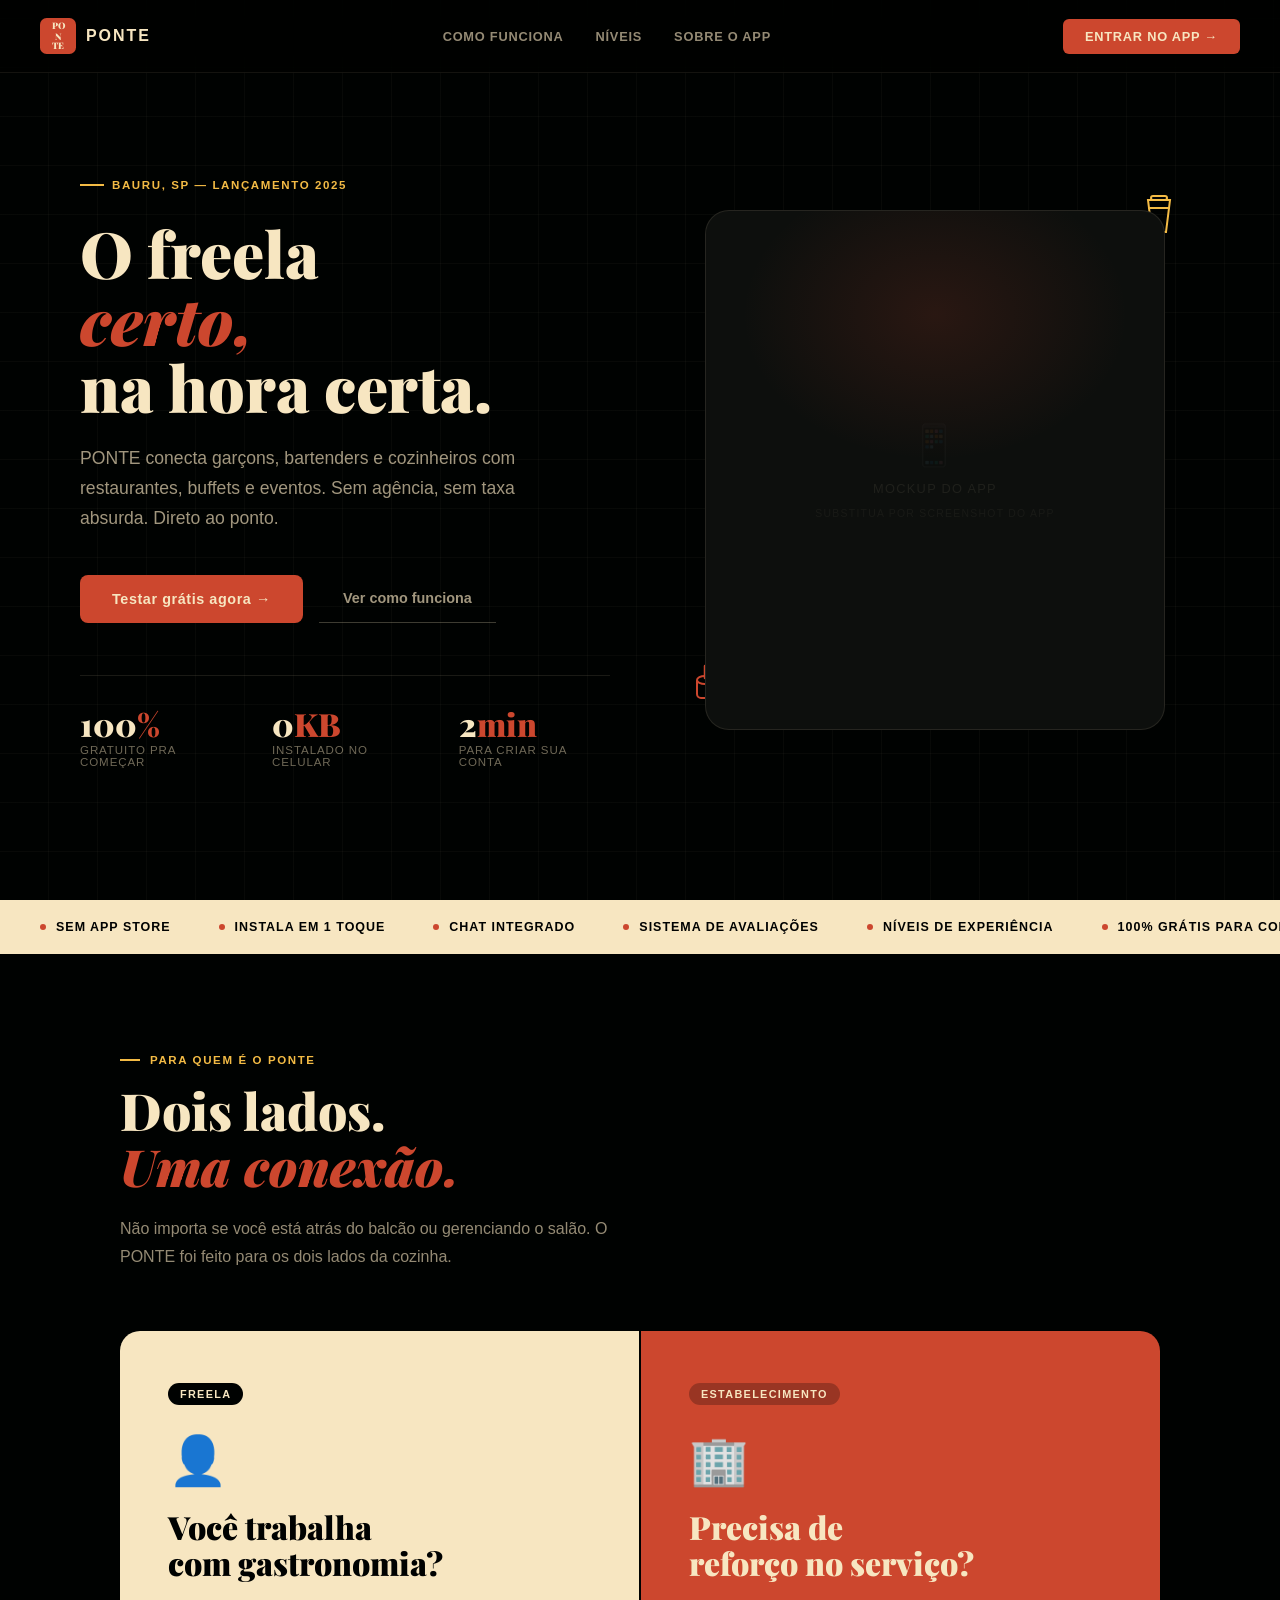
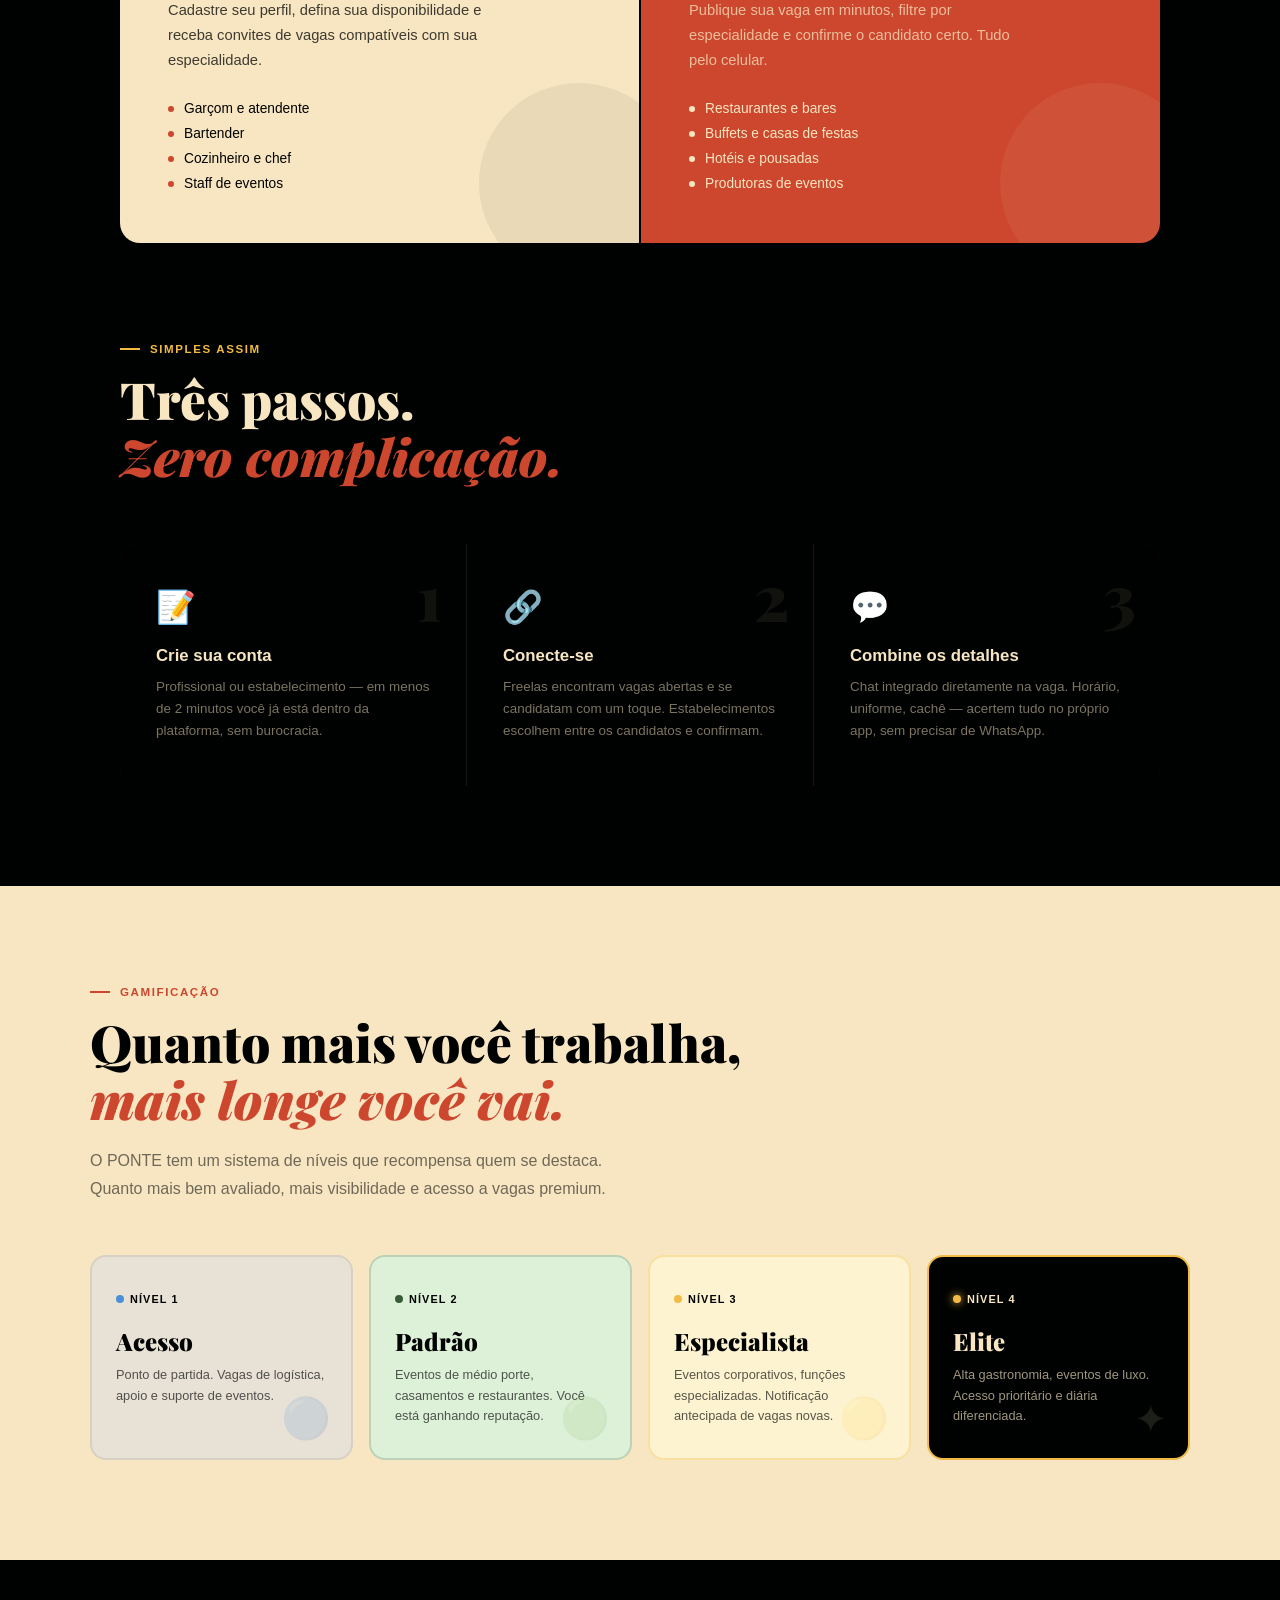
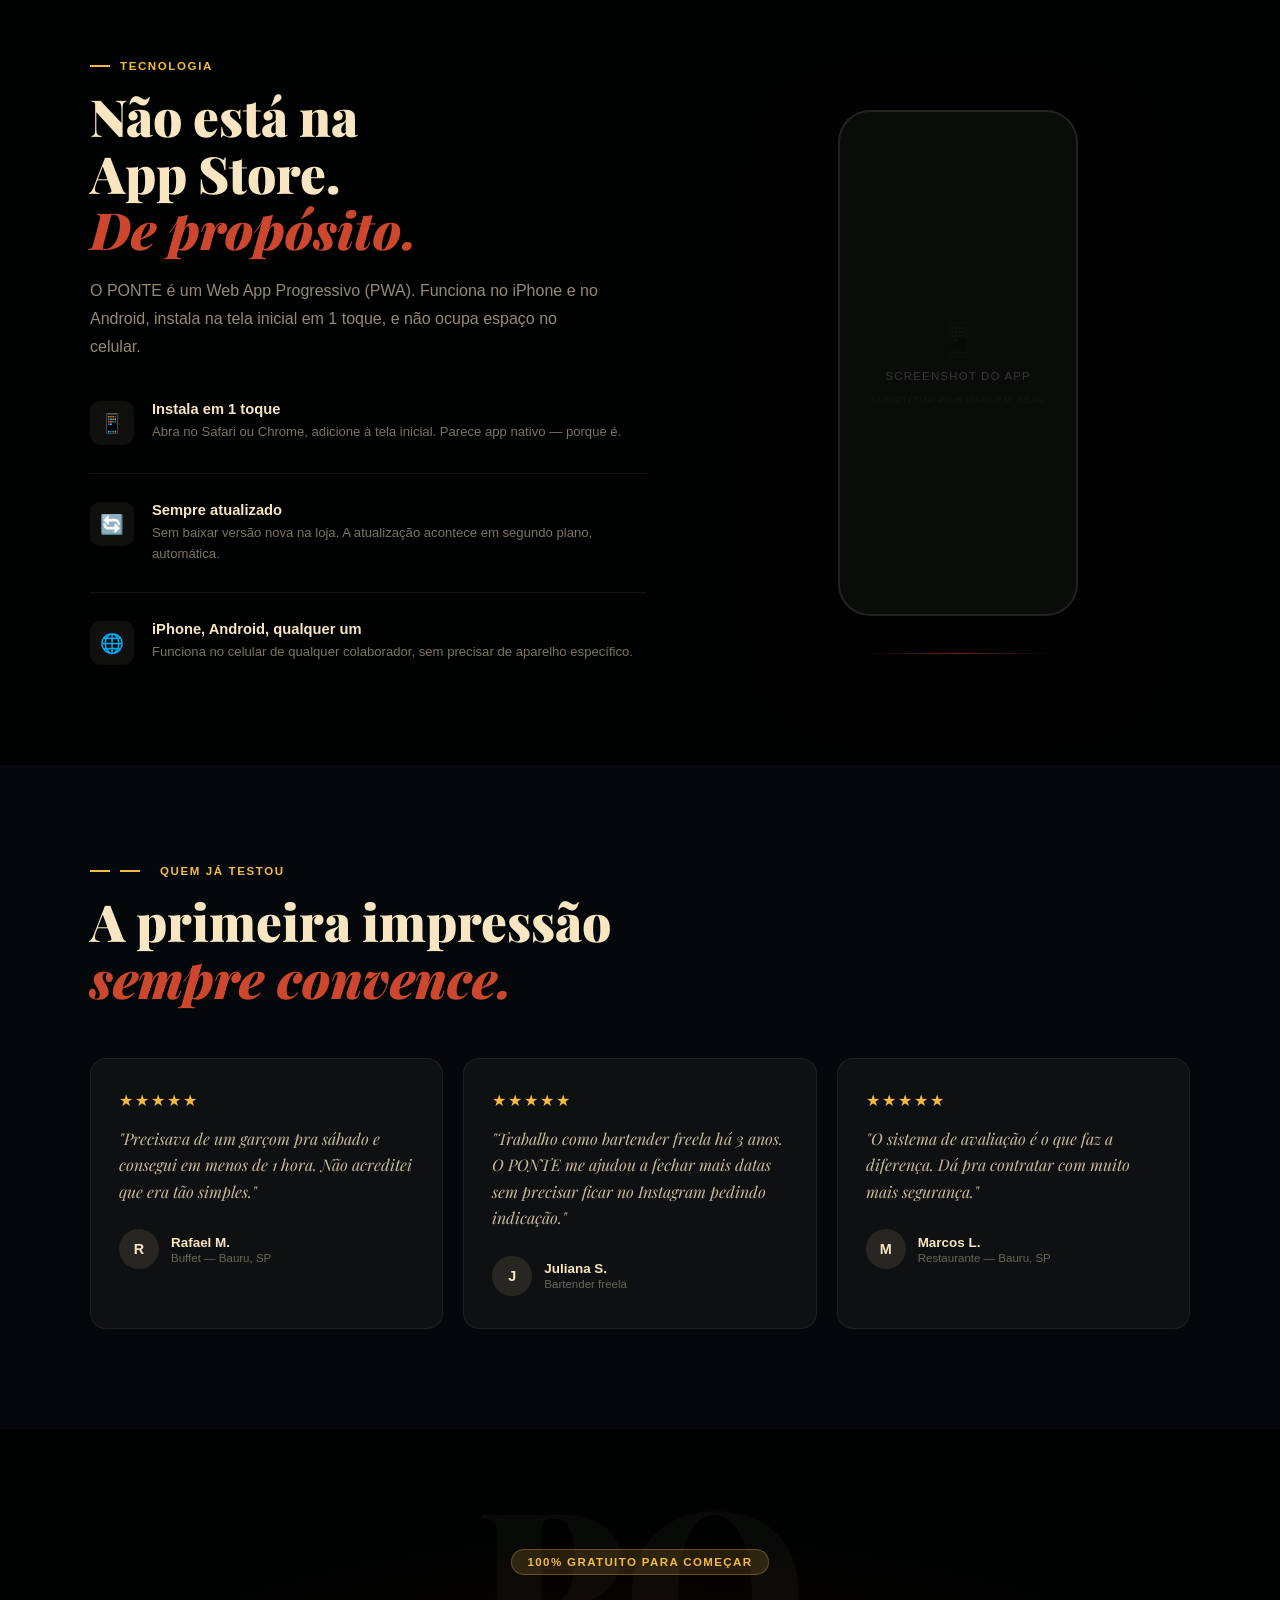
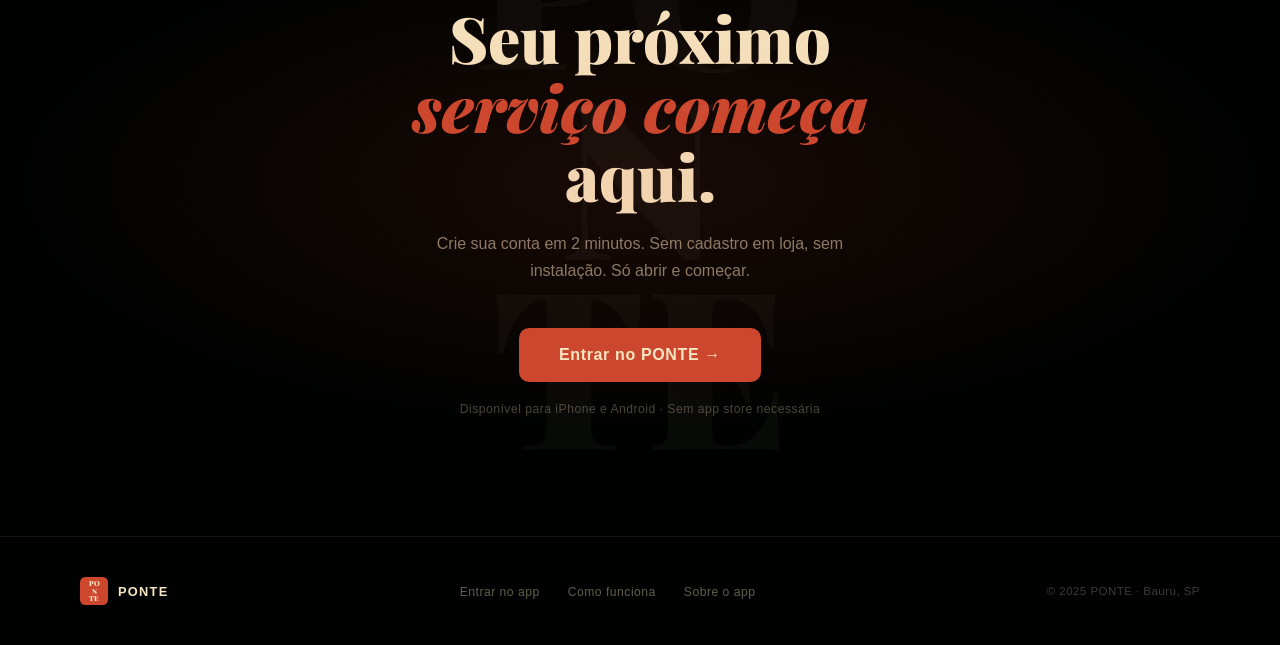
==== home/index.html @ e592e207 "Add files via upload" ====
<!DOCTYPE html>
<html lang="pt-BR">
<head>
  <meta charset="UTF-8" />
  <meta name="viewport" content="width=device-width, initial-scale=1.0" />
  <meta name="description" content="PONTE — Conectando freelas e estabelecimentos de gastronomia e eventos em Bauru. Teste grátis agora." />
  <meta name="theme-color" content="#000201" />
  <meta property="og:title" content="PONTE — Trabalho freela em gastronomia" />
  <meta property="og:description" content="A plataforma que conecta garçons, bartenders e cozinheiros a bares, buffets e eventos em Bauru." />
  <meta property="og:image" content="og.jpg" />
  <title>PONTE — Conecta freelas e estabelecimentos</title>

  <!-- Clash Display via Fontshare -->
  <link rel="preconnect" href="https://api.fontshare.com" />
  <link href="https://api.fontshare.com/v2/css?f[]=clash-display@400,500,600,700&display=swap" rel="stylesheet" />
  <!-- Bely: não está no Google Fonts público, usamos uma fallback serif com características similares
       e complementamos com variações de weight para o efeito display -->
  <link href="https://fonts.googleapis.com/css2?family=Playfair+Display:ital,wght@0,700;0,900;1,700&display=swap" rel="stylesheet" />

  <style>
    /* ════════════════════════════════════════
       TOKENS
    ════════════════════════════════════════ */
    :root {
      --ink:    #000201;
      --cream:  #f7e6c1;
      --red:    #cc472e;
      --amber:  #f3bb45;
      --green:  #385c37;

      --font-display: 'Clash Display', sans-serif;
      --font-serif:   'Playfair Display', serif; /* substitui Bely */

      --ease: cubic-bezier(.22,1,.36,1);
    }

    /* ════════════════════════════════════════
       RESET
    ════════════════════════════════════════ */
    *, *::before, *::after { box-sizing: border-box; margin: 0; padding: 0; }
    html { font-size: 16px; scroll-behavior: smooth; }
    body {
      font-family: var(--font-display);
      background: var(--ink);
      color: var(--cream);
      overflow-x: hidden;
    }
    img { display: block; max-width: 100%; }
    a   { color: inherit; text-decoration: none; }
    ::selection { background: var(--red); color: var(--cream); }

    /* ════════════════════════════════════════
       NAV
    ════════════════════════════════════════ */
    nav {
      position: fixed; top: 0; left: 0; right: 0; z-index: 100;
      display: flex; align-items: center; justify-content: space-between;
      padding: 18px 40px;
      border-bottom: 1px solid rgba(247,230,193,.08);
      backdrop-filter: blur(20px);
      background: rgba(0,2,1,.7);
    }
    .nav-logo {
      display: flex; align-items: center; gap: 10px;
    }
    .nav-logo svg { width: 36px; height: 36px; }
    .nav-logo-text {
      font-family: var(--font-display);
      font-weight: 700;
      font-size: 1rem;
      letter-spacing: .12em;
      color: var(--cream);
    }
    .nav-links {
      display: flex; align-items: center; gap: 32px;
      font-size: .8rem; font-weight: 600; letter-spacing: .06em;
      text-transform: uppercase;
      list-style: none;
    }
    .nav-links a { color: rgba(247,230,193,.6); transition: color .2s; }
    .nav-links a:hover { color: var(--cream); }
    .nav-cta {
      background: var(--red); color: var(--cream);
      padding: 10px 22px; border-radius: 6px;
      font-size: .8rem; font-weight: 700; letter-spacing: .06em;
      text-transform: uppercase;
      transition: opacity .2s, transform .15s;
    }
    .nav-cta:hover { opacity: .85; transform: translateY(-1px); }

    @media (max-width: 768px) {
      nav { padding: 16px 20px; }
      .nav-links { display: none; }
    }

    /* ════════════════════════════════════════
       HERO
    ════════════════════════════════════════ */
    .hero {
      min-height: 100vh;
      display: grid;
      grid-template-columns: 1fr 1fr;
      align-items: center;
      padding: 120px 80px 80px;
      gap: 60px;
      position: relative;
      overflow: hidden;
    }

    /* Fundo: pattern de conexão sutil */
    .hero::before {
      content: '';
      position: absolute; inset: 0;
      background-image:
        repeating-linear-gradient(0deg, transparent, transparent 48px, rgba(247,230,193,.03) 48px, rgba(247,230,193,.03) 49px),
        repeating-linear-gradient(90deg, transparent, transparent 48px, rgba(247,230,193,.03) 48px, rgba(247,230,193,.03) 49px);
      pointer-events: none;
    }

    .hero-text { position: relative; z-index: 1; }

    .hero-eyebrow {
      display: inline-flex; align-items: center; gap: 8px;
      font-size: .72rem; font-weight: 700; letter-spacing: .14em;
      text-transform: uppercase; color: var(--amber);
      margin-bottom: 28px;
    }
    .hero-eyebrow::before {
      content: '';
      display: block; width: 24px; height: 2px;
      background: var(--amber);
    }

    .hero-headline {
      font-family: var(--font-serif);
      font-size: clamp(2.8rem, 5vw, 5rem);
      font-weight: 900;
      line-height: 1.05;
      color: var(--cream);
      margin-bottom: 24px;
    }
    .hero-headline em {
      font-style: italic;
      color: var(--red);
    }

    .hero-sub {
      font-family: var(--font-display);
      font-size: clamp(.95rem, 1.5vw, 1.1rem);
      font-weight: 400;
      color: rgba(247,230,193,.65);
      line-height: 1.7;
      max-width: 440px;
      margin-bottom: 40px;
    }

    .hero-actions {
      display: flex; align-items: center; gap: 16px; flex-wrap: wrap;
    }
    .btn-primary {
      background: var(--red); color: var(--cream);
      padding: 16px 32px; border-radius: 8px;
      font-family: var(--font-display);
      font-size: .9rem; font-weight: 700; letter-spacing: .04em;
      transition: transform .2s var(--ease), box-shadow .2s;
      box-shadow: 0 0 0 0 rgba(204,71,46,0);
    }
    .btn-primary:hover {
      transform: translateY(-2px);
      box-shadow: 0 8px 32px rgba(204,71,46,.4);
    }
    .btn-ghost {
      color: rgba(247,230,193,.65);
      padding: 16px 24px;
      font-family: var(--font-display);
      font-size: .9rem; font-weight: 600;
      border-bottom: 1px solid rgba(247,230,193,.25);
      transition: color .2s, border-color .2s;
    }
    .btn-ghost:hover { color: var(--cream); border-color: var(--cream); }

    .hero-stats {
      display: flex; gap: 32px; margin-top: 52px;
      padding-top: 32px;
      border-top: 1px solid rgba(247,230,193,.1);
    }
    .stat-item {}
    .stat-num {
      font-family: var(--font-serif);
      font-size: 2rem; font-weight: 900;
      color: var(--cream); line-height: 1;
    }
    .stat-num span { color: var(--red); }
    .stat-label {
      font-size: .72rem; font-weight: 500; letter-spacing: .08em;
      text-transform: uppercase;
      color: rgba(247,230,193,.45);
      margin-top: 4px;
    }

    /* Logo hero lado direito */
    .hero-visual {
      position: relative; z-index: 1;
      display: flex; align-items: center; justify-content: center;
    }
    .hero-logo-wrap {
      position: relative;
      width: 100%; max-width: 460px;
    }
    .hero-logo-bg {
      width: 100%;
      aspect-ratio: 1;
      background: var(--red);
      border-radius: 28px;
      display: flex; align-items: center; justify-content: center;
      position: relative;
      overflow: hidden;
    }
    /* Placeholder texto enquanto não há mockup */
    .hero-mockup-placeholder {
      width: 100%;
      aspect-ratio: 9/16;
      max-height: 520px;
      background: var(--surface, #0d0f0d);
      border-radius: 24px;
      border: 1px solid rgba(247,230,193,.1);
      display: flex; flex-direction: column;
      align-items: center; justify-content: center;
      gap: 12px;
      color: rgba(247,230,193,.2);
      font-size: .8rem; letter-spacing: .1em;
      text-transform: uppercase;
      position: relative;
      overflow: hidden;
    }
    .hero-mockup-placeholder::before {
      content: '';
      position: absolute; inset: 0;
      background:
        radial-gradient(ellipse 60% 40% at 50% 20%, rgba(204,71,46,.15) 0%, transparent 70%);
    }
    .placeholder-icon {
      font-size: 2.5rem; opacity: .3;
    }
    .placeholder-label { opacity: .4; }

    /* Ícone gastronomia flutuando */
    .float-icon {
      position: absolute;
      animation: float 4s ease-in-out infinite;
    }
    .float-icon:nth-child(1) { top: -20px; right: -20px; animation-delay: 0s; }
    .float-icon:nth-child(2) { bottom: 20px; left: -24px; animation-delay: 1.5s; }
    @keyframes float {
      0%,100% { transform: translateY(0) rotate(0deg); }
      50%      { transform: translateY(-10px) rotate(4deg); }
    }

    @media (max-width: 900px) {
      .hero {
        grid-template-columns: 1fr;
        padding: 100px 24px 60px;
        text-align: center;
      }
      .hero-eyebrow { justify-content: center; }
      .hero-sub { margin: 0 auto 40px; }
      .hero-actions { justify-content: center; }
      .hero-stats { justify-content: center; }
      .hero-visual { order: -1; }
      .hero-logo-wrap { max-width: 280px; margin: 0 auto; }
    }

    /* ════════════════════════════════════════
       SEÇÃO: PWA
    ════════════════════════════════════════ */
    .pwa-strip {
      background: var(--cream);
      color: var(--ink);
      padding: 20px 40px;
      overflow: hidden;
    }
    .pwa-marquee {
      display: flex; gap: 48px;
      white-space: nowrap;
      animation: marquee 20s linear infinite;
    }
    .pwa-item {
      display: flex; align-items: center; gap: 10px;
      font-size: .78rem; font-weight: 700; letter-spacing: .08em;
      text-transform: uppercase; flex-shrink: 0;
    }
    .pwa-dot { width: 6px; height: 6px; background: var(--red); border-radius: 50%; }
    @keyframes marquee {
      from { transform: translateX(0); }
      to   { transform: translateX(-50%); }
    }

    /* ════════════════════════════════════════
       SEÇÃO GENÉRICA
    ════════════════════════════════════════ */
    .section {
      padding: 100px 80px;
      max-width: 1200px;
      margin: 0 auto;
    }
    @media (max-width: 768px) {
      .section { padding: 72px 24px; }
    }

    .section-eyebrow {
      font-size: .72rem; font-weight: 700; letter-spacing: .14em;
      text-transform: uppercase; color: var(--amber);
      margin-bottom: 16px;
      display: flex; align-items: center; gap: 10px;
    }
    .section-eyebrow::before {
      content: ''; display: block; width: 20px; height: 2px; background: var(--amber);
    }
    .section-title {
      font-family: var(--font-serif);
      font-size: clamp(2rem, 4vw, 3.4rem);
      font-weight: 900;
      line-height: 1.1;
      color: var(--cream);
      max-width: 700px;
    }
    .section-title em { font-style: italic; color: var(--red); }
    .section-body {
      font-size: 1rem;
      color: rgba(247,230,193,.6);
      line-height: 1.75;
      max-width: 520px;
      margin-top: 20px;
    }

    /* ════════════════════════════════════════
       QUEM É O PONTE
    ════════════════════════════════════════ */
    .personas {
      display: grid;
      grid-template-columns: 1fr 1fr;
      gap: 2px;
      margin-top: 60px;
    }
    .persona {
      padding: 52px 48px;
      position: relative;
      overflow: hidden;
    }
    .persona-freela {
      background: var(--cream);
      color: var(--ink);
      border-radius: 20px 0 0 20px;
    }
    .persona-employer {
      background: var(--red);
      color: var(--cream);
      border-radius: 0 20px 20px 0;
    }
    .persona-tag {
      display: inline-block;
      font-size: .68rem; font-weight: 700; letter-spacing: .12em;
      text-transform: uppercase;
      padding: 5px 12px; border-radius: 99px;
      margin-bottom: 28px;
    }
    .persona-freela .persona-tag {
      background: var(--ink); color: var(--cream);
    }
    .persona-employer .persona-tag {
      background: rgba(0,2,1,.25); color: var(--cream);
    }
    .persona-icon { font-size: 3rem; margin-bottom: 20px; }
    .persona-title {
      font-family: var(--font-serif);
      font-size: clamp(1.5rem, 2.5vw, 2rem);
      font-weight: 900;
      line-height: 1.15;
      margin-bottom: 16px;
    }
    .persona-desc {
      font-size: .92rem;
      line-height: 1.7;
      opacity: .75;
      max-width: 340px;
    }
    .persona-items {
      margin-top: 28px;
      display: flex; flex-direction: column; gap: 10px;
      list-style: none;
    }
    .persona-items li {
      display: flex; align-items: center; gap: 10px;
      font-size: .86rem; font-weight: 500;
    }
    .persona-items li::before {
      content: ''; width: 6px; height: 6px; border-radius: 50%; flex-shrink: 0;
    }
    .persona-freela .persona-items li::before { background: var(--red); }
    .persona-employer .persona-items li::before { background: var(--cream); }

    /* Decoração de fundo do card */
    .persona::after {
      content: '';
      position: absolute;
      bottom: -40px; right: -40px;
      width: 200px; height: 200px;
      border-radius: 50%;
      opacity: .06;
    }
    .persona-freela::after { background: var(--ink); }
    .persona-employer::after { background: var(--cream); }

    @media (max-width: 768px) {
      .personas { grid-template-columns: 1fr; gap: 2px; }
      .persona-freela { border-radius: 20px 20px 0 0; }
      .persona-employer { border-radius: 0 0 20px 20px; }
      .persona { padding: 40px 28px; }
    }

    /* ════════════════════════════════════════
       COMO FUNCIONA
    ════════════════════════════════════════ */
    .how-grid {
      display: grid;
      grid-template-columns: repeat(3, 1fr);
      gap: 1px;
      background: rgba(247,230,193,.08);
      border-radius: 20px;
      overflow: hidden;
      margin-top: 60px;
    }
    .how-item {
      background: var(--ink);
      padding: 44px 36px;
      position: relative;
      transition: background .2s;
    }
    .how-item:hover { background: #0a0c0a; }
    .how-num {
      font-family: var(--font-serif);
      font-size: 4rem;
      font-weight: 900;
      color: rgba(247,230,193,.07);
      line-height: 1;
      position: absolute;
      top: 20px; right: 24px;
    }
    .how-icon {
      font-size: 2rem;
      margin-bottom: 20px;
    }
    .how-title {
      font-size: 1.05rem; font-weight: 700;
      color: var(--cream);
      margin-bottom: 10px;
    }
    .how-desc {
      font-size: .84rem;
      color: rgba(247,230,193,.5);
      line-height: 1.65;
    }

    @media (max-width: 768px) {
      .how-grid { grid-template-columns: 1fr; }
    }

    /* ════════════════════════════════════════
       NÍVEIS (gamificação)
    ════════════════════════════════════════ */
    .levels-section {
      padding: 100px 80px;
      background: var(--cream);
      color: var(--ink);
    }
    @media (max-width: 768px) {
      .levels-section { padding: 72px 24px; }
    }
    .levels-section .section-eyebrow { color: var(--red); }
    .levels-section .section-eyebrow::before { background: var(--red); }
    .levels-section .section-title { color: var(--ink); }
    .levels-section .section-body { color: rgba(0,2,1,.55); }

    .levels-grid {
      display: grid;
      grid-template-columns: repeat(4, 1fr);
      gap: 16px;
      margin-top: 52px;
    }
    .level-card {
      border-radius: 16px;
      padding: 32px 24px;
      position: relative;
      overflow: hidden;
      transition: transform .2s var(--ease);
    }
    .level-card:hover { transform: translateY(-4px); }
    .level-card.acesso    { background: #e8e2d6; border: 2px solid rgba(0,2,1,.08); }
    .level-card.padrao    { background: #ddf0d8; border: 2px solid rgba(56,92,55,.2); }
    .level-card.especialista { background: #fdf3d0; border: 2px solid rgba(243,187,69,.35); }
    .level-card.elite     { background: var(--ink); color: var(--cream); border: 2px solid var(--amber); }

    .level-badge {
      display: inline-flex; align-items: center; gap: 6px;
      font-size: .68rem; font-weight: 700; letter-spacing: .1em;
      text-transform: uppercase; margin-bottom: 20px;
    }
    .level-dot { width: 8px; height: 8px; border-radius: 50%; }
    .acesso .level-dot    { background: #4a90d9; }
    .padrao .level-dot    { background: var(--green); }
    .especialista .level-dot { background: var(--amber); }
    .elite .level-dot     { background: var(--amber); box-shadow: 0 0 8px var(--amber); }

    .level-name {
      font-family: var(--font-serif);
      font-size: 1.5rem; font-weight: 900;
      margin-bottom: 8px;
    }
    .level-desc {
      font-size: .8rem;
      line-height: 1.6;
      opacity: .65;
    }
    .level-icon {
      position: absolute; bottom: 16px; right: 20px;
      font-size: 2.5rem; opacity: .12;
    }

    @media (max-width: 900px) {
      .levels-grid { grid-template-columns: 1fr 1fr; }
    }
    @media (max-width: 480px) {
      .levels-grid { grid-template-columns: 1fr; }
    }

    /* ════════════════════════════════════════
       PWA DIFERENCIAL
    ════════════════════════════════════════ */
    .pwa-section {
      padding: 100px 80px;
    }
    @media (max-width: 768px) {
      .pwa-section { padding: 72px 24px; }
    }
    .pwa-grid {
      display: grid;
      grid-template-columns: 1.2fr 1fr;
      gap: 80px;
      align-items: center;
      max-width: 1100px;
      margin: 0 auto;
    }
    .pwa-features {
      display: flex; flex-direction: column; gap: 28px;
      margin-top: 40px;
    }
    .pwa-feat {
      display: flex; align-items: flex-start; gap: 18px;
      padding-bottom: 28px;
      border-bottom: 1px solid rgba(247,230,193,.07);
    }
    .pwa-feat:last-child { border-bottom: none; padding-bottom: 0; }
    .pwa-feat-icon {
      width: 44px; height: 44px;
      background: rgba(247,230,193,.06);
      border-radius: 10px;
      display: flex; align-items: center; justify-content: center;
      font-size: 1.2rem; flex-shrink: 0;
    }
    .pwa-feat-title {
      font-size: .92rem; font-weight: 700; color: var(--cream);
      margin-bottom: 4px;
    }
    .pwa-feat-desc {
      font-size: .82rem; color: rgba(247,230,193,.5); line-height: 1.6;
    }

    .pwa-visual {
      display: flex; align-items: center; justify-content: center;
    }
    .pwa-phone-placeholder {
      width: 240px;
      aspect-ratio: 9/19;
      background: #0a0c0a;
      border-radius: 32px;
      border: 2px solid rgba(247,230,193,.1);
      display: flex; flex-direction: column;
      align-items: center; justify-content: center;
      gap: 12px;
      color: rgba(247,230,193,.2);
      font-size: .72rem; letter-spacing: .1em;
      text-transform: uppercase;
      position: relative;
      box-shadow: 0 40px 80px rgba(0,0,0,.6);
    }
    .pwa-phone-placeholder::before {
      content: '';
      position: absolute;
      bottom: -40px; left: 50%; transform: translateX(-50%);
      width: 80%; height: 1px;
      background: radial-gradient(ellipse, rgba(204,71,46,.5) 0%, transparent 70%);
    }

    @media (max-width: 900px) {
      .pwa-grid { grid-template-columns: 1fr; gap: 40px; }
      .pwa-visual { order: -1; }
    }

    /* ════════════════════════════════════════
       DEPOIMENTOS
    ════════════════════════════════════════ */
    .testimonials-section {
      background: #05080a;
      padding: 100px 80px;
    }
    @media (max-width: 768px) {
      .testimonials-section { padding: 72px 24px; }
    }
    .testimonials-grid {
      display: grid;
      grid-template-columns: repeat(3, 1fr);
      gap: 20px;
      margin-top: 52px;
      max-width: 1100px;
      margin-left: auto;
      margin-right: auto;
    }
    .testimonial {
      background: rgba(247,230,193,.04);
      border: 1px solid rgba(247,230,193,.07);
      border-radius: 16px;
      padding: 32px 28px;
    }
    .testimonial-stars {
      color: var(--amber); font-size: 1rem;
      letter-spacing: 2px; margin-bottom: 16px;
    }
    .testimonial-text {
      font-family: var(--font-serif);
      font-style: italic;
      font-size: 1rem;
      line-height: 1.65;
      color: rgba(247,230,193,.8);
      margin-bottom: 24px;
    }
    .testimonial-author {
      display: flex; align-items: center; gap: 12px;
    }
    .author-avatar {
      width: 40px; height: 40px; border-radius: 50%;
      background: rgba(247,230,193,.1);
      display: flex; align-items: center; justify-content: center;
      font-size: .9rem; font-weight: 700; color: var(--cream);
      flex-shrink: 0;
    }
    .author-name {
      font-size: .84rem; font-weight: 700; color: var(--cream);
    }
    .author-role {
      font-size: .72rem; color: rgba(247,230,193,.4);
      margin-top: 2px;
    }

    @media (max-width: 900px) {
      .testimonials-grid { grid-template-columns: 1fr; max-width: 480px; }
    }

    /* ════════════════════════════════════════
       CTA FINAL
    ════════════════════════════════════════ */
    .cta-section {
      padding: 120px 80px;
      text-align: center;
      position: relative;
      overflow: hidden;
    }
    .cta-section::before {
      content: '';
      position: absolute; inset: 0;
      background:
        radial-gradient(ellipse 70% 50% at 50% 50%, rgba(204,71,46,.12) 0%, transparent 70%);
      pointer-events: none;
    }
    .cta-logo-bg {
      position: absolute; top: 50%; left: 50%; transform: translate(-50%,-50%);
      opacity: .03;
      pointer-events: none;
    }
    .cta-tag {
      display: inline-block;
      background: rgba(243,187,69,.15); color: var(--amber);
      border: 1px solid rgba(243,187,69,.3);
      padding: 6px 16px; border-radius: 99px;
      font-size: .72rem; font-weight: 700; letter-spacing: .12em;
      text-transform: uppercase;
      margin-bottom: 28px;
    }
    .cta-title {
      font-family: var(--font-serif);
      font-size: clamp(2.4rem, 5vw, 4.5rem);
      font-weight: 900;
      line-height: 1.08;
      color: var(--cream);
      max-width: 760px;
      margin: 0 auto 20px;
    }
    .cta-title em { font-style: italic; color: var(--red); }
    .cta-sub {
      font-size: 1rem;
      color: rgba(247,230,193,.55);
      max-width: 440px;
      margin: 0 auto 44px;
      line-height: 1.7;
    }
    .cta-actions {
      display: flex; align-items: center; justify-content: center;
      gap: 16px; flex-wrap: wrap;
    }
    .btn-cta {
      background: var(--red); color: var(--cream);
      padding: 18px 40px; border-radius: 10px;
      font-family: var(--font-display);
      font-size: 1rem; font-weight: 700; letter-spacing: .04em;
      transition: transform .2s var(--ease), box-shadow .2s;
      position: relative; z-index: 1;
    }
    .btn-cta:hover {
      transform: translateY(-3px);
      box-shadow: 0 12px 40px rgba(204,71,46,.45);
    }
    .cta-fine {
      margin-top: 20px;
      font-size: .76rem;
      color: rgba(247,230,193,.3);
      letter-spacing: .04em;
    }

    @media (max-width: 768px) {
      .cta-section { padding: 80px 24px; }
    }

    /* ════════════════════════════════════════
       FOOTER
    ════════════════════════════════════════ */
    footer {
      border-top: 1px solid rgba(247,230,193,.07);
      padding: 40px 80px;
      display: flex; align-items: center; justify-content: space-between;
      flex-wrap: wrap; gap: 20px;
    }
    .footer-logo {
      display: flex; align-items: center; gap: 10px;
    }
    .footer-logo svg { width: 28px; }
    .footer-brand {
      font-size: .8rem; font-weight: 700; letter-spacing: .1em;
      color: var(--cream);
    }
    .footer-links {
      display: flex; gap: 28px; list-style: none; flex-wrap: wrap;
    }
    .footer-links a {
      font-size: .76rem; color: rgba(247,230,193,.4);
      transition: color .2s; letter-spacing: .04em;
    }
    .footer-links a:hover { color: var(--cream); }
    .footer-copy {
      font-size: .72rem; color: rgba(247,230,193,.25);
      letter-spacing: .04em;
    }

    @media (max-width: 768px) {
      footer {
        padding: 32px 24px;
        flex-direction: column; text-align: center; align-items: center;
      }
    }

    /* ════════════════════════════════════════
       SCROLL REVEAL
    ════════════════════════════════════════ */
    .reveal {
      opacity: 0;
      transform: translateY(28px);
      transition: opacity .7s var(--ease), transform .7s var(--ease);
    }
    .reveal.visible {
      opacity: 1;
      transform: translateY(0);
    }
    @media (prefers-reduced-motion: reduce) {
      .reveal { opacity: 1; transform: none; transition: none; }
    }
  </style>
</head>
<body>

  <!-- NAV -->
  <nav>
    <div class="nav-logo">
      <svg viewBox="0 0 120 120" fill="none" xmlns="http://www.w3.org/2000/svg">
        <rect width="120" height="120" rx="22" fill="#cc472e"/>
        <!-- Logo PONTE empilhado SVG -->
        <text x="50%" y="38" text-anchor="middle" font-family="'Playfair Display', serif" font-weight="900" font-size="30" fill="#f7e6c1">PO</text>
        <text x="50%" y="72" text-anchor="middle" font-family="'Playfair Display', serif" font-weight="900" font-size="30" fill="#f7e6c1">N</text>
        <text x="50%" y="104" text-anchor="middle" font-family="'Playfair Display', serif" font-weight="900" font-size="30" fill="#f7e6c1">TE</text>
      </svg>
      <span class="nav-logo-text">PONTE</span>
    </div>
    <ul class="nav-links">
      <li><a href="#como-funciona">Como funciona</a></li>
      <li><a href="#niveis">Níveis</a></li>
      <li><a href="#pwa">Sobre o app</a></li>
    </ul>
    <a href="https://ponte-app.com" class="nav-cta">Entrar no app →</a>
  </nav>

  <!-- HERO -->
  <section class="hero">
    <div class="hero-text">
      <p class="hero-eyebrow">Bauru, SP — Lançamento 2025</p>
      <h1 class="hero-headline">
        O freela<br>
        <em>certo,</em><br>
        na hora certa.
      </h1>
      <p class="hero-sub">
        PONTE conecta garçons, bartenders e cozinheiros com restaurantes, buffets e eventos. Sem agência, sem taxa absurda. Direto ao ponto.
      </p>
      <div class="hero-actions">
        <a href="https://ponte-app.com" class="btn-primary">Testar grátis agora →</a>
        <a href="#como-funciona" class="btn-ghost">Ver como funciona</a>
      </div>
      <div class="hero-stats">
        <div class="stat-item">
          <div class="stat-num">100<span>%</span></div>
          <div class="stat-label">Gratuito pra começar</div>
        </div>
        <div class="stat-item">
          <div class="stat-num">0<span>KB</span></div>
          <div class="stat-label">Instalado no celular</div>
        </div>
        <div class="stat-item">
          <div class="stat-num">2<span>min</span></div>
          <div class="stat-label">Para criar sua conta</div>
        </div>
      </div>
    </div>

    <div class="hero-visual">
      <div class="hero-logo-wrap">
        <!-- Ícone gastronomia flutuante -->
        <div class="float-icon">
          <svg width="52" height="52" viewBox="0 0 52 52" fill="none">
            <!-- Coqueteleira -->
            <rect x="18" y="6" width="16" height="4" rx="2" stroke="#f3bb45" stroke-width="2"/>
            <path d="M15 10 L37 10 L33 42 L19 42 Z" stroke="#f3bb45" stroke-width="2" fill="none"/>
            <line x1="15" y1="18" x2="37" y2="18" stroke="#f3bb45" stroke-width="2"/>
          </svg>
        </div>
        <div class="float-icon">
          <svg width="48" height="48" viewBox="0 0 48 48" fill="none">
            <!-- Torneira de chope -->
            <path d="M24 8 L24 20" stroke="#cc472e" stroke-width="2.5" stroke-linecap="round"/>
            <ellipse cx="24" cy="22" rx="8" ry="4" stroke="#cc472e" stroke-width="2" fill="none"/>
            <path d="M16 22 L16 36 C16 38.2 17.8 40 20 40 L28 40 C30.2 40 32 38.2 32 36 L32 22" stroke="#cc472e" stroke-width="2" fill="none"/>
            <path d="M32 28 L38 28 L38 32 L32 32" stroke="#cc472e" stroke-width="2" fill="none"/>
          </svg>
        </div>

        <!-- Mockup do app: placeholder -->
        <div class="hero-mockup-placeholder">
          <div class="placeholder-icon">📱</div>
          <div class="placeholder-label">Mockup do app</div>
          <div style="font-size:.65rem;opacity:.25;text-align:center;padding:0 24px">Substitua por screenshot do app</div>
        </div>
      </div>
    </div>
  </section>

  <!-- MARQUEE -->
  <div class="pwa-strip">
    <div class="pwa-marquee">
      <!-- duplicado para loop contínuo -->
      <span class="pwa-item"><span class="pwa-dot"></span>Sem app store</span>
      <span class="pwa-item"><span class="pwa-dot"></span>Instala em 1 toque</span>
      <span class="pwa-item"><span class="pwa-dot"></span>Chat integrado</span>
      <span class="pwa-item"><span class="pwa-dot"></span>Sistema de avaliações</span>
      <span class="pwa-item"><span class="pwa-dot"></span>Níveis de experiência</span>
      <span class="pwa-item"><span class="pwa-dot"></span>100% grátis para começar</span>
      <span class="pwa-item"><span class="pwa-dot"></span>Sem app store</span>
      <span class="pwa-item"><span class="pwa-dot"></span>Instala em 1 toque</span>
      <span class="pwa-item"><span class="pwa-dot"></span>Chat integrado</span>
      <span class="pwa-item"><span class="pwa-dot"></span>Sistema de avaliações</span>
      <span class="pwa-item"><span class="pwa-dot"></span>Níveis de experiência</span>
      <span class="pwa-item"><span class="pwa-dot"></span>100% grátis para começar</span>
    </div>
  </div>

  <!-- PARA QUEM É -->
  <div class="section" id="como-funciona">
    <p class="section-eyebrow reveal">Para quem é o PONTE</p>
    <h2 class="section-title reveal">
      Dois lados.<br>
      <em>Uma conexão.</em>
    </h2>
    <p class="section-body reveal">
      Não importa se você está atrás do balcão ou gerenciando o salão. O PONTE foi feito para os dois lados da cozinha.
    </p>

    <div class="personas reveal">
      <div class="persona persona-freela">
        <span class="persona-tag">Freela</span>
        <div class="persona-icon">👤</div>
        <h3 class="persona-title">Você trabalha<br>com gastronomia?</h3>
        <p class="persona-desc">
          Cadastre seu perfil, defina sua disponibilidade e receba convites de vagas compatíveis com sua especialidade.
        </p>
        <ul class="persona-items">
          <li>Garçom e atendente</li>
          <li>Bartender</li>
          <li>Cozinheiro e chef</li>
          <li>Staff de eventos</li>
        </ul>
      </div>
      <div class="persona persona-employer">
        <span class="persona-tag">Estabelecimento</span>
        <div class="persona-icon">🏢</div>
        <h3 class="persona-title">Precisa de<br>reforço no serviço?</h3>
        <p class="persona-desc">
          Publique sua vaga em minutos, filtre por especialidade e confirme o candidato certo. Tudo pelo celular.
        </p>
        <ul class="persona-items">
          <li>Restaurantes e bares</li>
          <li>Buffets e casas de festas</li>
          <li>Hotéis e pousadas</li>
          <li>Produtoras de eventos</li>
        </ul>
      </div>
    </div>
  </div>

  <!-- COMO FUNCIONA -->
  <div class="section" style="padding-top:0">
    <p class="section-eyebrow reveal">Simples assim</p>
    <h2 class="section-title reveal">Três passos.<br><em>Zero complicação.</em></h2>

    <div class="how-grid reveal">
      <div class="how-item">
        <span class="how-num">1</span>
        <div class="how-icon">📝</div>
        <h4 class="how-title">Crie sua conta</h4>
        <p class="how-desc">Profissional ou estabelecimento — em menos de 2 minutos você já está dentro da plataforma, sem burocracia.</p>
      </div>
      <div class="how-item">
        <span class="how-num">2</span>
        <div class="how-icon">🔗</div>
        <h4 class="how-title">Conecte-se</h4>
        <p class="how-desc">Freelas encontram vagas abertas e se candidatam com um toque. Estabelecimentos escolhem entre os candidatos e confirmam.</p>
      </div>
      <div class="how-item">
        <span class="how-num">3</span>
        <div class="how-icon">💬</div>
        <h4 class="how-title">Combine os detalhes</h4>
        <p class="how-desc">Chat integrado diretamente na vaga. Horário, uniforme, cachê — acertem tudo no próprio app, sem precisar de WhatsApp.</p>
      </div>
    </div>
  </div>

  <!-- NÍVEIS -->
  <section class="levels-section" id="niveis">
    <div style="max-width:1100px;margin:0 auto">
      <p class="section-eyebrow reveal">Gamificação</p>
      <h2 class="section-title reveal">
        Quanto mais você trabalha,<br>
        <em>mais longe você vai.</em>
      </h2>
      <p class="section-body reveal" style="color:rgba(0,2,1,.55)">
        O PONTE tem um sistema de níveis que recompensa quem se destaca. Quanto mais bem avaliado, mais visibilidade e acesso a vagas premium.
      </p>

      <div class="levels-grid">
        <div class="level-card acesso reveal">
          <div class="level-badge">
            <span class="level-dot"></span> Nível 1
          </div>
          <div class="level-name">Acesso</div>
          <div class="level-desc">Ponto de partida. Vagas de logística, apoio e suporte de eventos.</div>
          <div class="level-icon">🔵</div>
        </div>
        <div class="level-card padrao reveal">
          <div class="level-badge">
            <span class="level-dot"></span> Nível 2
          </div>
          <div class="level-name">Padrão</div>
          <div class="level-desc">Eventos de médio porte, casamentos e restaurantes. Você está ganhando reputação.</div>
          <div class="level-icon">🟢</div>
        </div>
        <div class="level-card especialista reveal">
          <div class="level-badge">
            <span class="level-dot"></span> Nível 3
          </div>
          <div class="level-name">Especialista</div>
          <div class="level-desc">Eventos corporativos, funções especializadas. Notificação antecipada de vagas novas.</div>
          <div class="level-icon">🟡</div>
        </div>
        <div class="level-card elite reveal">
          <div class="level-badge">
            <span class="level-dot"></span> Nível 4
          </div>
          <div class="level-name">Elite</div>
          <div class="level-desc">Alta gastronomia, eventos de luxo. Acesso prioritário e diária diferenciada.</div>
          <div class="level-icon">✦</div>
        </div>
      </div>
    </div>
  </section>

  <!-- PWA DIFERENCIAL -->
  <section class="pwa-section" id="pwa">
    <div class="pwa-grid">
      <div>
        <p class="section-eyebrow reveal">Tecnologia</p>
        <h2 class="section-title reveal">
          Não está na<br>
          App Store.<br>
          <em>De propósito.</em>
        </h2>
        <p class="section-body reveal">
          O PONTE é um Web App Progressivo (PWA). Funciona no iPhone e no Android, instala na tela inicial em 1 toque, e não ocupa espaço no celular.
        </p>
        <div class="pwa-features reveal">
          <div class="pwa-feat">
            <div class="pwa-feat-icon">📱</div>
            <div>
              <div class="pwa-feat-title">Instala em 1 toque</div>
              <div class="pwa-feat-desc">Abra no Safari ou Chrome, adicione à tela inicial. Parece app nativo — porque é.</div>
            </div>
          </div>
          <div class="pwa-feat">
            <div class="pwa-feat-icon">🔄</div>
            <div>
              <div class="pwa-feat-title">Sempre atualizado</div>
              <div class="pwa-feat-desc">Sem baixar versão nova na loja. A atualização acontece em segundo plano, automática.</div>
            </div>
          </div>
          <div class="pwa-feat">
            <div class="pwa-feat-icon">🌐</div>
            <div>
              <div class="pwa-feat-title">iPhone, Android, qualquer um</div>
              <div class="pwa-feat-desc">Funciona no celular de qualquer colaborador, sem precisar de aparelho específico.</div>
            </div>
          </div>
        </div>
      </div>
      <div class="pwa-visual reveal">
        <div class="pwa-phone-placeholder">
          <div style="font-size:2rem;opacity:.2">📱</div>
          <div>Screenshot do app</div>
          <div style="font-size:.6rem;opacity:.2;padding:0 20px;text-align:center">Substitua por imagem real</div>
        </div>
      </div>
    </div>
  </section>

  <!-- DEPOIMENTOS -->
  <section class="testimonials-section">
    <div style="max-width:1100px;margin:0 auto">
      <p class="section-eyebrow reveal" style="color:var(--amber)">
        <span style="display:block;width:20px;height:2px;background:var(--amber);margin-right:10px;display:inline-block;vertical-align:middle"></span>
        Quem já testou
      </p>
      <h2 class="section-title reveal">
        A primeira impressão<br>
        <em>sempre convence.</em>
      </h2>

      <div class="testimonials-grid">
        <div class="testimonial reveal">
          <div class="testimonial-stars">★★★★★</div>
          <p class="testimonial-text">"Precisava de um garçom pra sábado e consegui em menos de 1 hora. Não acreditei que era tão simples."</p>
          <div class="testimonial-author">
            <div class="author-avatar">R</div>
            <div>
              <div class="author-name">Rafael M.</div>
              <div class="author-role">Buffet — Bauru, SP</div>
            </div>
          </div>
        </div>
        <div class="testimonial reveal">
          <div class="testimonial-stars">★★★★★</div>
          <p class="testimonial-text">"Trabalho como bartender freela há 3 anos. O PONTE me ajudou a fechar mais datas sem precisar ficar no Instagram pedindo indicação."</p>
          <div class="testimonial-author">
            <div class="author-avatar">J</div>
            <div>
              <div class="author-name">Juliana S.</div>
              <div class="author-role">Bartender freela</div>
            </div>
          </div>
        </div>
        <div class="testimonial reveal">
          <div class="testimonial-stars">★★★★★</div>
          <p class="testimonial-text">"O sistema de avaliação é o que faz a diferença. Dá pra contratar com muito mais segurança."</p>
          <div class="testimonial-author">
            <div class="author-avatar">M</div>
            <div>
              <div class="author-name">Marcos L.</div>
              <div class="author-role">Restaurante — Bauru, SP</div>
            </div>
          </div>
        </div>
      </div>
    </div>
  </section>

  <!-- CTA FINAL -->
  <section class="cta-section">
    <!-- Logo gigante de fundo -->
    <div class="cta-logo-bg" aria-hidden="true">
      <svg width="600" height="600" viewBox="0 0 120 120" fill="none">
        <text x="50%" y="38" text-anchor="middle" font-family="'Playfair Display', serif" font-weight="900" font-size="44" fill="#f7e6c1">PO</text>
        <text x="50%" y="76" text-anchor="middle" font-family="'Playfair Display', serif" font-weight="900" font-size="44" fill="#f7e6c1">N</text>
        <text x="50%" y="114" text-anchor="middle" font-family="'Playfair Display', serif" font-weight="900" font-size="44" fill="#f7e6c1">TE</text>
      </svg>
    </div>

    <span class="cta-tag">100% gratuito para começar</span>
    <h2 class="cta-title">
      Seu próximo<br>
      <em>serviço começa</em><br>
      aqui.
    </h2>
    <p class="cta-sub">
      Crie sua conta em 2 minutos. Sem cadastro em loja, sem instalação. Só abrir e começar.
    </p>
    <div class="cta-actions">
      <a href="https://ponte-app.com" class="btn-cta">Entrar no PONTE →</a>
    </div>
    <p class="cta-fine">Disponível para iPhone e Android · Sem app store necessária</p>
  </section>

  <!-- FOOTER -->
  <footer>
    <div class="footer-logo">
      <svg width="28" height="28" viewBox="0 0 120 120" fill="none">
        <rect width="120" height="120" rx="22" fill="#cc472e"/>
        <text x="50%" y="40" text-anchor="middle" font-family="'Playfair Display', serif" font-weight="900" font-size="30" fill="#f7e6c1">PO</text>
        <text x="50%" y="72" text-anchor="middle" font-family="'Playfair Display', serif" font-weight="900" font-size="30" fill="#f7e6c1">N</text>
        <text x="50%" y="104" text-anchor="middle" font-family="'Playfair Display', serif" font-weight="900" font-size="30" fill="#f7e6c1">TE</text>
      </svg>
      <span class="footer-brand">PONTE</span>
    </div>
    <ul class="footer-links">
      <li><a href="https://ponte-app.com">Entrar no app</a></li>
      <li><a href="#como-funciona">Como funciona</a></li>
      <li><a href="https://ponte-app.com/home#pwa">Sobre o app</a></li>
    </ul>
    <span class="footer-copy">© 2025 PONTE · Bauru, SP</span>
  </footer>

  <script>
    // Scroll reveal
    const observer = new IntersectionObserver(entries => {
      entries.forEach(e => {
        if (e.isIntersecting) {
          e.target.classList.add('visible');
          // Stagger para grids
          const siblings = e.target.parentElement?.querySelectorAll('.reveal');
          if (siblings) {
            [...siblings].forEach((el, i) => {
              setTimeout(() => el.classList.add('visible'), i * 80);
            });
          }
        }
      });
    }, { threshold: 0.12, rootMargin: '0px 0px -40px 0px' });

    document.querySelectorAll('.reveal').forEach(el => observer.observe(el));

    // Smooth anchor scroll
    document.querySelectorAll('a[href^="#"]').forEach(a => {
      a.addEventListener('click', e => {
        const target = document.querySelector(a.getAttribute('href'));
        if (target) {
          e.preventDefault();
          target.scrollIntoView({ behavior: 'smooth', block: 'start' });
        }
      });
    });
  </script>

</body>
</html>
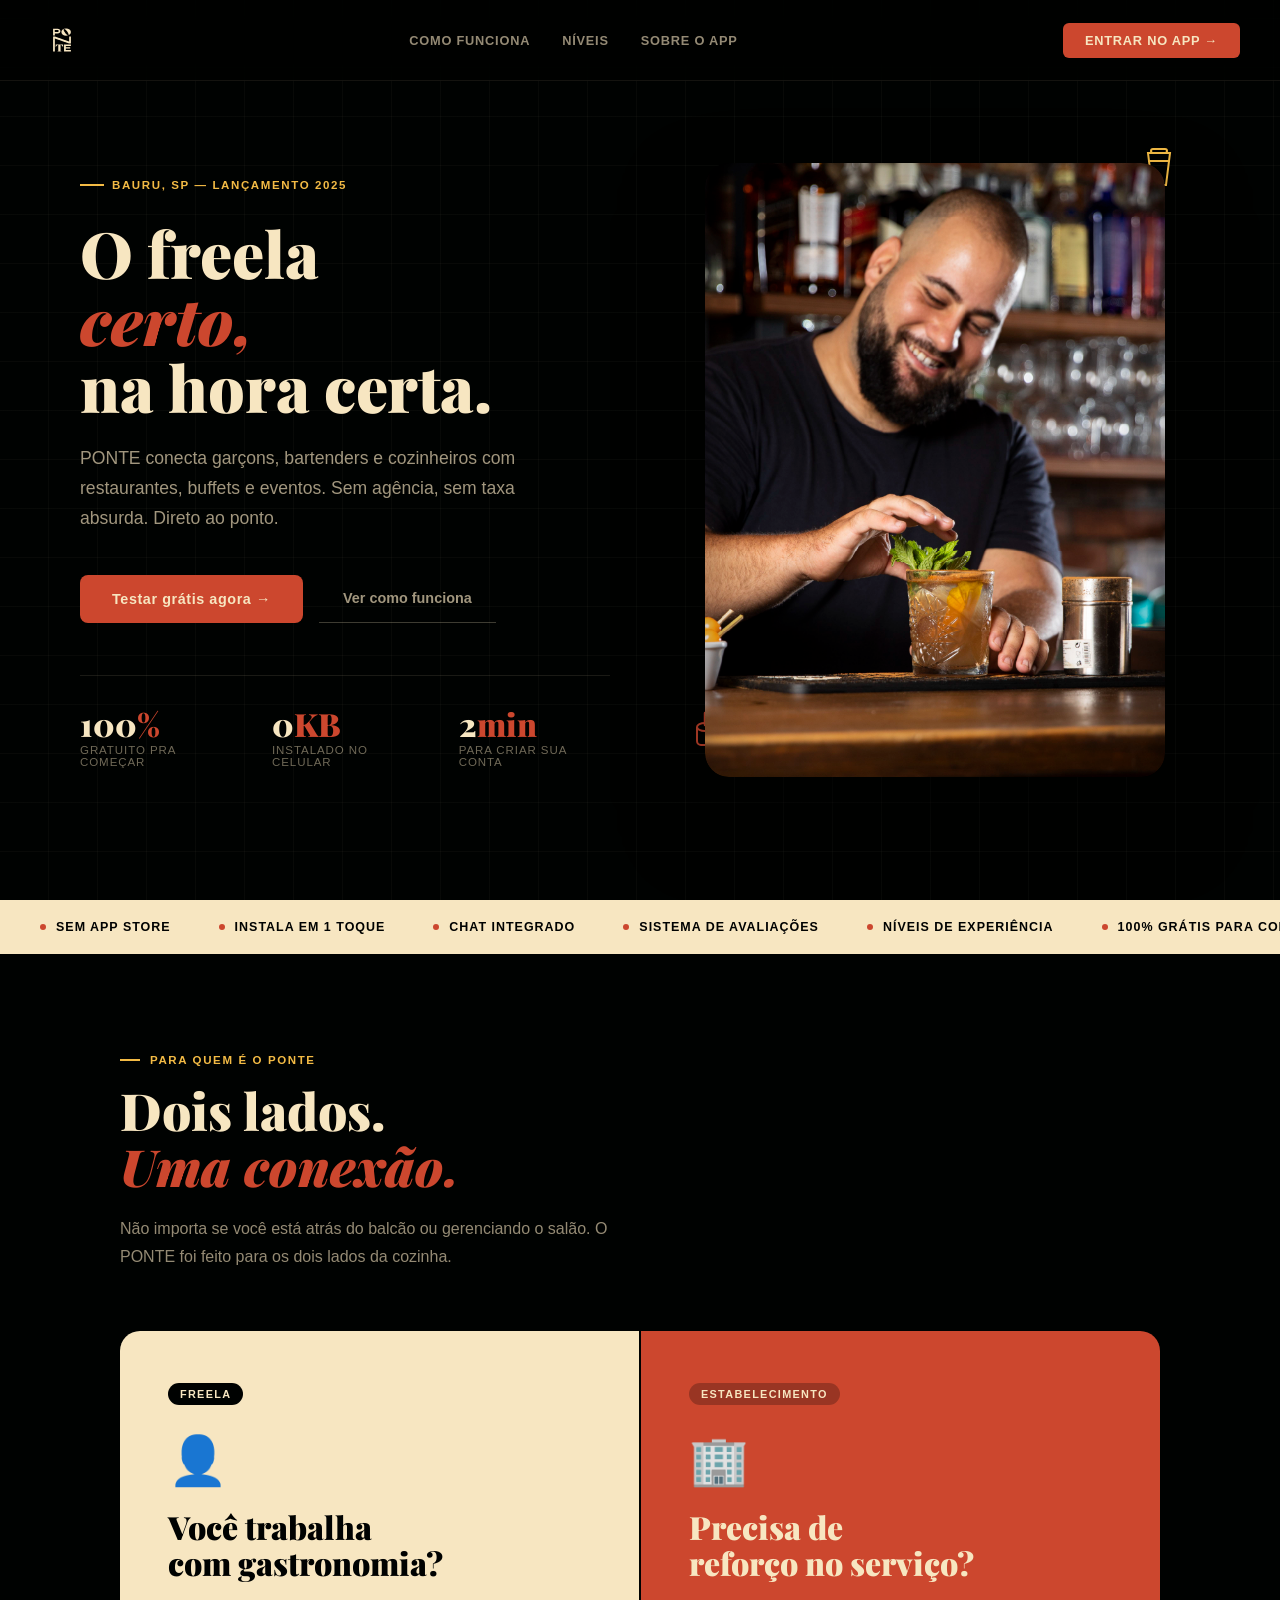
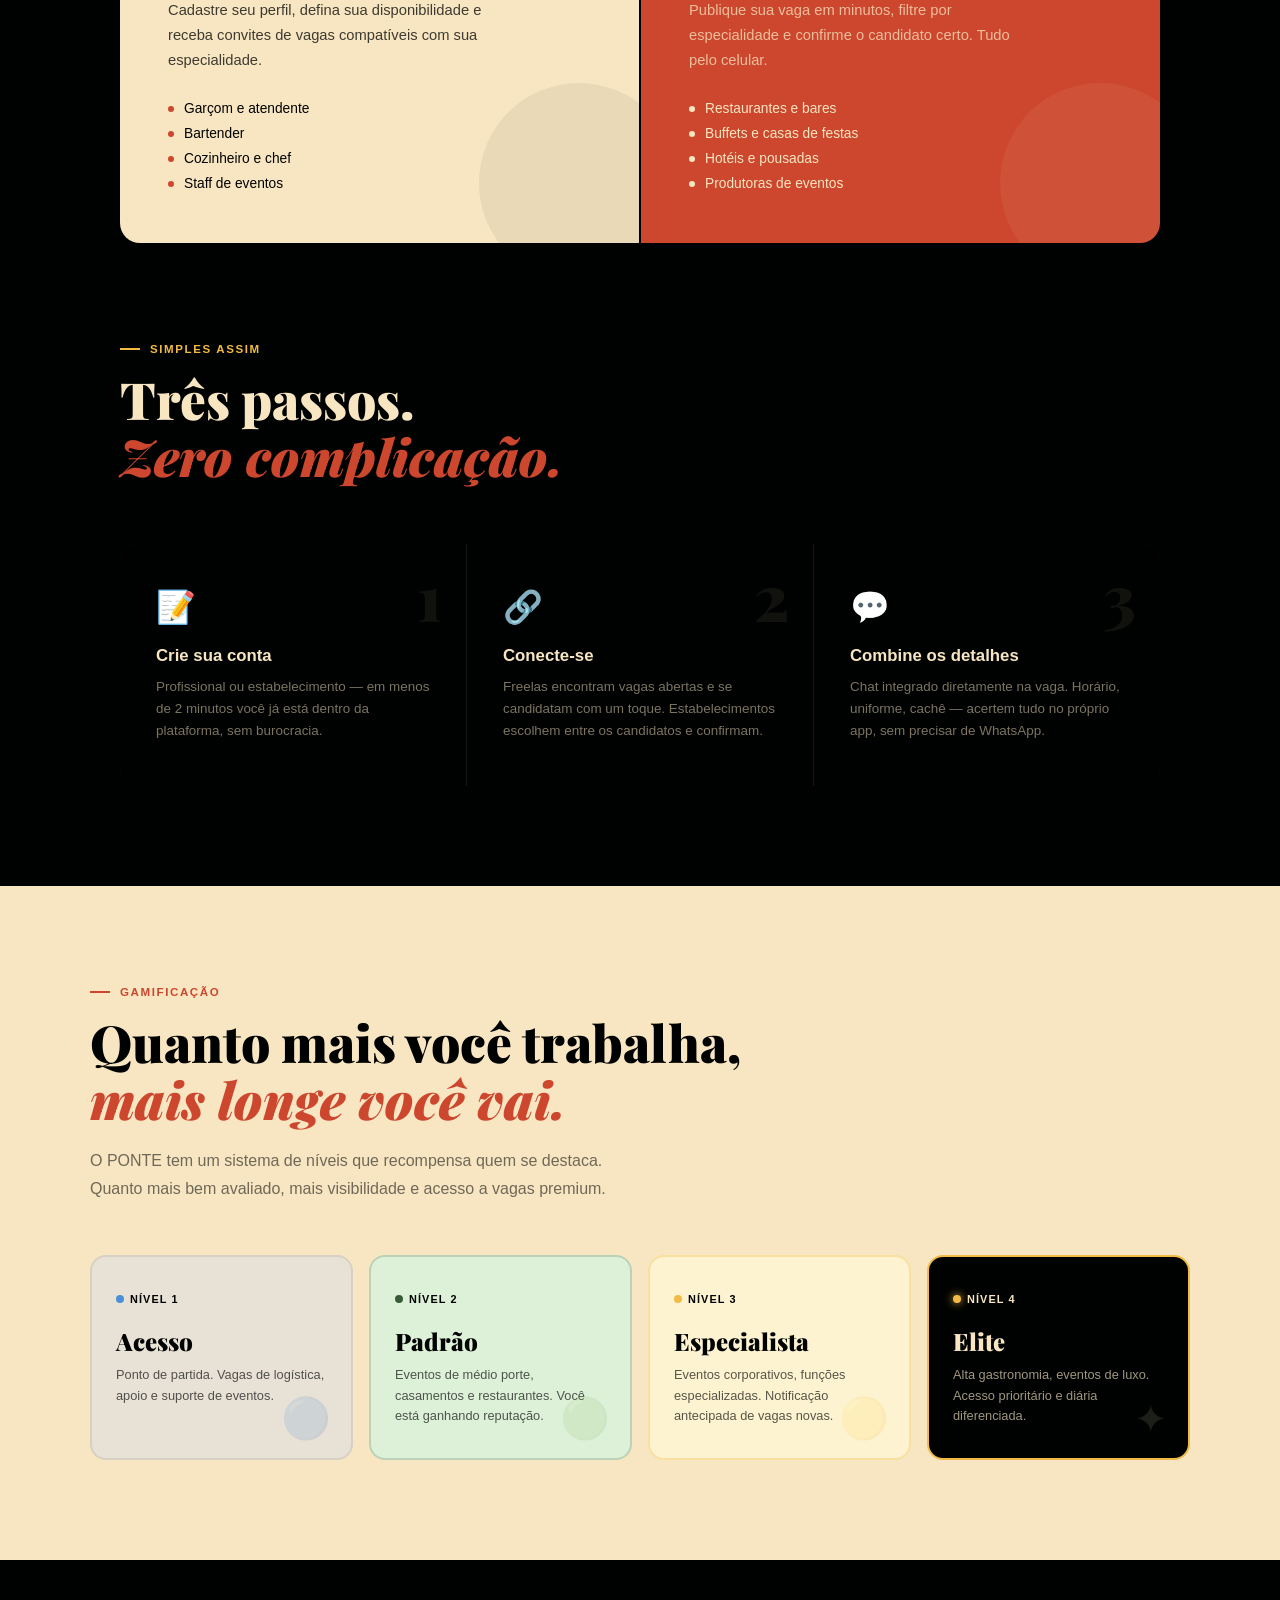
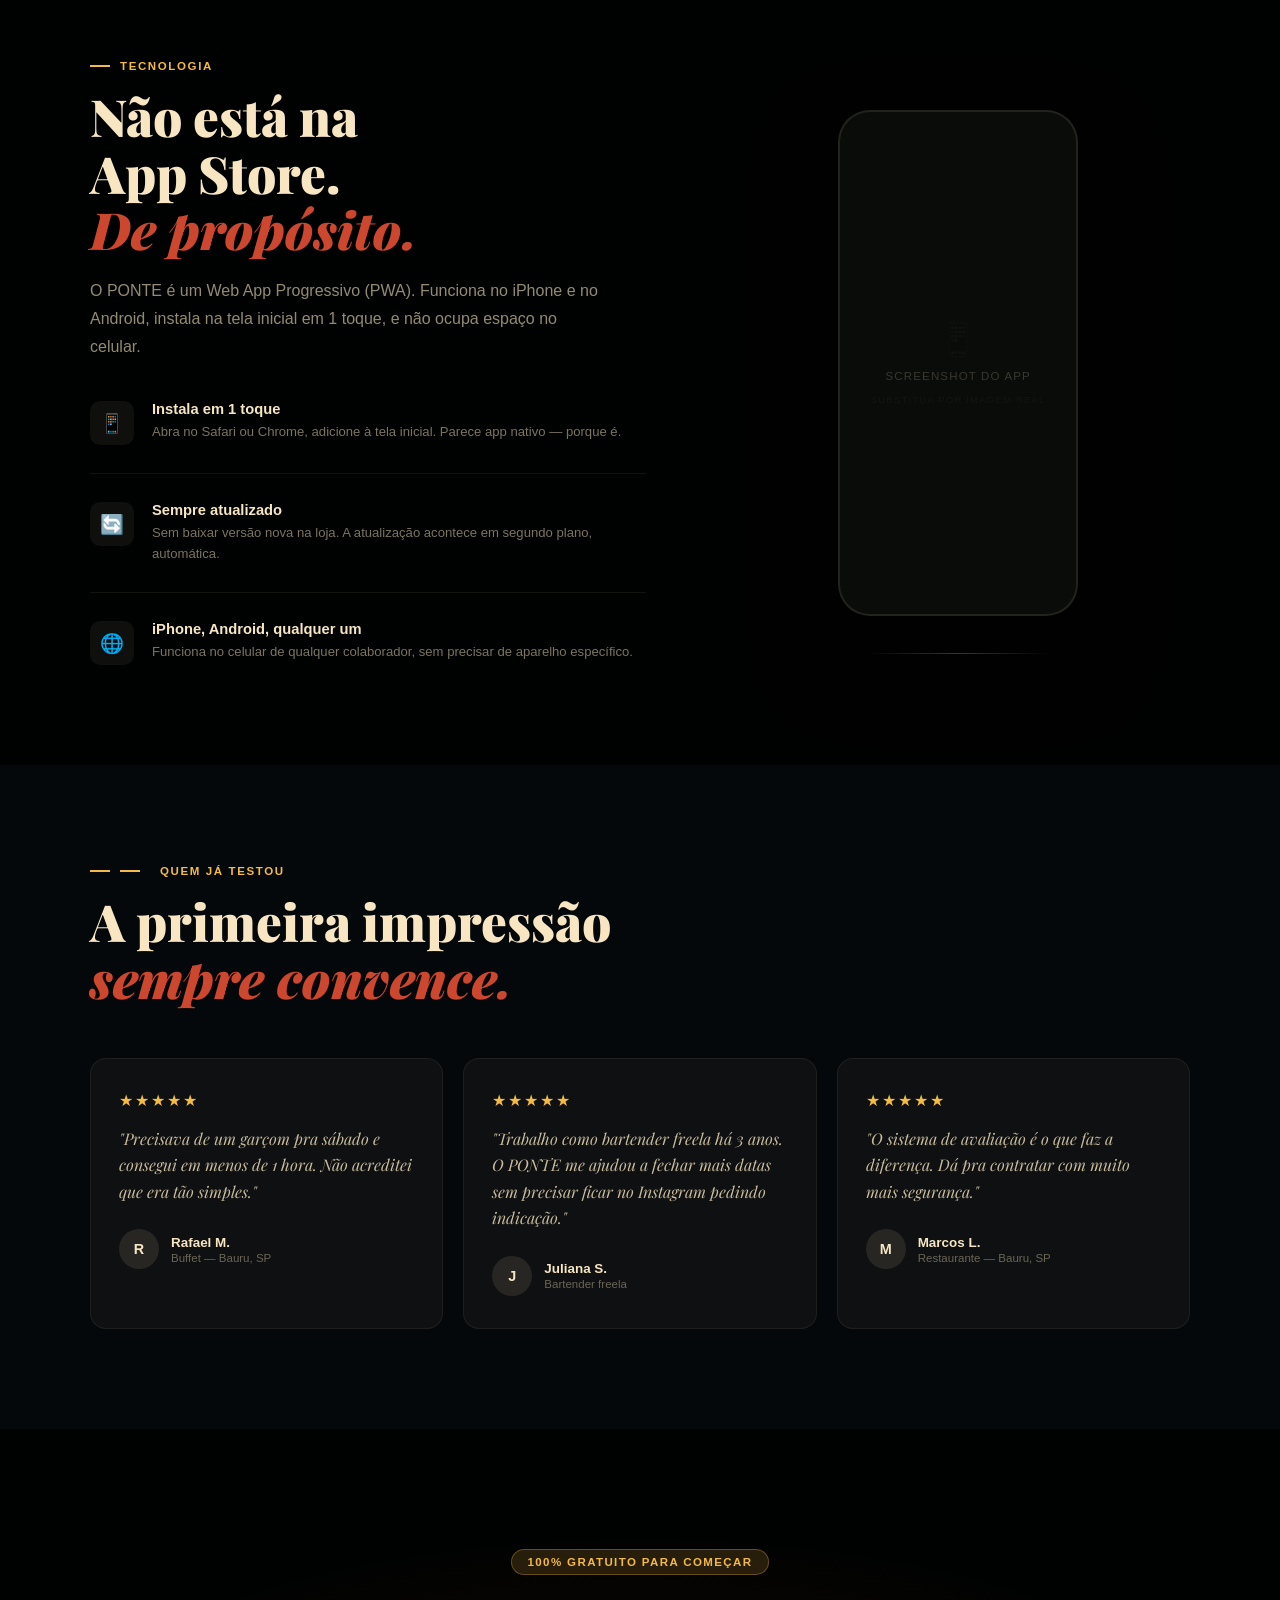
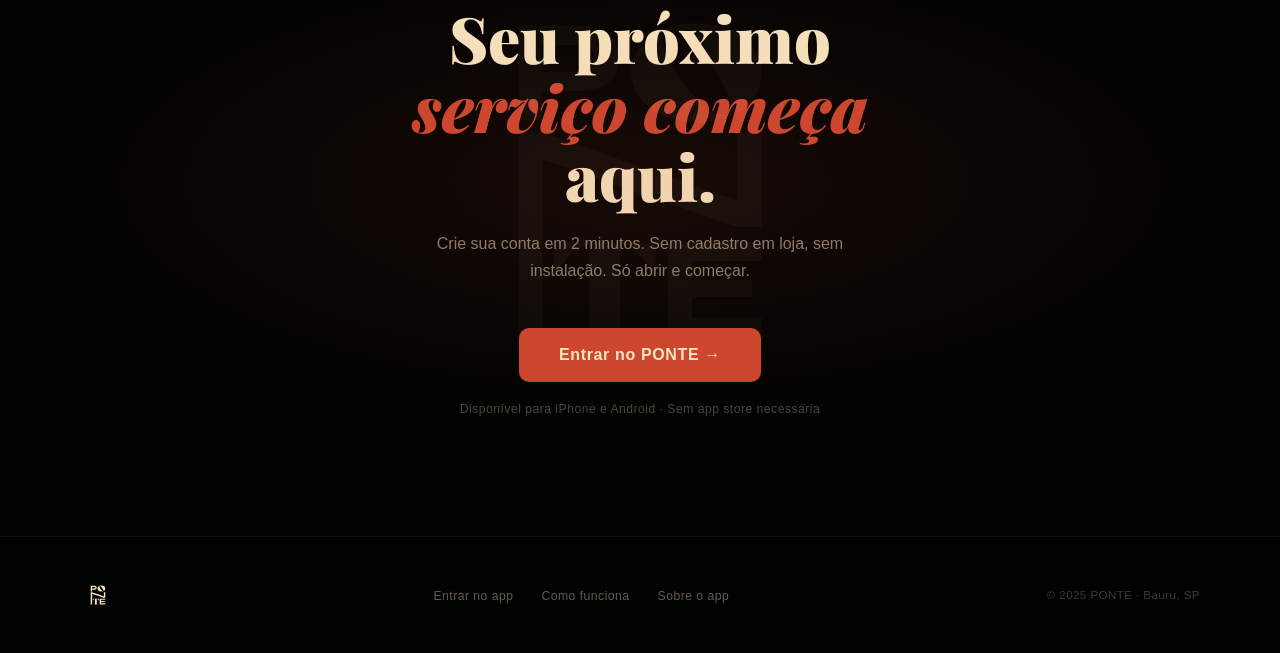
==== commit aafb7ab0: "Add files via upload" ====
--- a/home/index.html
+++ b/home/index.html
@@ -61,7 +61,7 @@
       background: rgba(0,2,1,.7);
     }
     .nav-logo {
-      display: flex; align-items: center; gap: 10px;
+      display: flex; align-items: center;
     }
     .nav-logo svg { width: 36px; height: 36px; }
     .nav-logo-text {
@@ -776,6 +776,32 @@
       }
     }
 
+    /* ── HERO IMAGE ── */
+    .hero-img-wrap {
+      width: 100%;
+      max-width: 460px;
+      aspect-ratio: 3/4;
+      border-radius: 24px;
+      overflow: hidden;
+      position: relative;
+      box-shadow: 0 40px 80px rgba(0,0,0,.55);
+    }
+    /* Vinheta sutil nas bordas para integrar com o fundo escuro */
+    .hero-img-wrap::after {
+      content: '';
+      position: absolute; inset: 0;
+      border-radius: 24px;
+      box-shadow: inset 0 0 60px rgba(0,2,1,.35);
+      pointer-events: none;
+    }
+    .hero-img {
+      width: 100%; height: 100%;
+      object-fit: cover;
+      object-position: center 20%;
+      display: block;
+      border-radius: 24px;
+    }
+
     /* ════════════════════════════════════════
        SCROLL REVEAL
     ════════════════════════════════════════ */
@@ -798,14 +824,15 @@
   <!-- NAV -->
   <nav>
     <div class="nav-logo">
-      <svg viewBox="0 0 120 120" fill="none" xmlns="http://www.w3.org/2000/svg">
-        <rect width="120" height="120" rx="22" fill="#cc472e"/>
-        <!-- Logo PONTE empilhado SVG -->
-        <text x="50%" y="38" text-anchor="middle" font-family="'Playfair Display', serif" font-weight="900" font-size="30" fill="#f7e6c1">PO</text>
-        <text x="50%" y="72" text-anchor="middle" font-family="'Playfair Display', serif" font-weight="900" font-size="30" fill="#f7e6c1">N</text>
-        <text x="50%" y="104" text-anchor="middle" font-family="'Playfair Display', serif" font-weight="900" font-size="30" fill="#f7e6c1">TE</text>
+      <svg viewBox="0 0 960 960" xmlns="http://www.w3.org/2000/svg" style="width:44px;height:44px">
+        <g fill="#f7e6c1">
+          <path d="M323.96,730.32h-38.33s0-325.78,0-325.78h38.33s312.08,108.42,312.08,108.42v-108.42h38.33v150.75h-38.33s-312.08-108.44-312.08-108.44v283.47Z"/>
+          <path d="M674.37,609.73h-111.34v30.58h96.26v26.92h-96.26v32.95h111.34v30.15h-149.67v-150.74h149.67v30.15Z"/>
+          <path d="M382.53,233.18c42.64,0,63.1,20.68,63.1,52.11s-20.46,52.33-63.1,52.33h-58.58v46.3h-38.33v-150.74h96.91ZM381.03,306.83c17.66,0,26.27-8.61,26.27-21.54s-8.61-21.32-26.27-21.32h-59.01v42.86h59.01Z"/>
+          <path d="M466.1,307.64c0-43.38,41.73-77.96,102.46-77.96s105.81,30.34,105.81,77.96c0,44.29-34.65,79.78-105.44,79.78-53.65,0-102.83-30.94-102.83-79.78ZM625.94,361.03c0-25.48-62.59-120.43-95.38-120.43-9.32,0-14.9,5.46-14.9,14.86,0,29.73,64.46,121.04,95.01,121.04,10.06,0,15.28-5.16,15.28-15.47Z"/>
+          <path d="M504.87,638.62h-.23c-16.94-36.01-35.91-53.18-56.23-55.48v143.83h20.32v3.35h-90.33v-3.35h20.32v-143.83c-20.1,2.3-39.07,19.47-56,55.48h-.23v-59.04h162.37v59.04Z"/>
+        </g>
       </svg>
-      <span class="nav-logo-text">PONTE</span>
     </div>
     <ul class="nav-links">
       <li><a href="#como-funciona">Como funciona</a></li>
@@ -868,11 +895,8 @@
           </svg>
         </div>
 
-        <!-- Mockup do app: placeholder -->
-        <div class="hero-mockup-placeholder">
-          <div class="placeholder-icon">📱</div>
-          <div class="placeholder-label">Mockup do app</div>
-          <div style="font-size:.65rem;opacity:.25;text-align:center;padding:0 24px">Substitua por screenshot do app</div>
+        <div class="hero-img-wrap">
+          <img src="barman.webp" alt="Bartender finalizando um drinque" class="hero-img" />
         </div>
       </div>
     </div>
@@ -1117,10 +1141,14 @@
   <section class="cta-section">
     <!-- Logo gigante de fundo -->
     <div class="cta-logo-bg" aria-hidden="true">
-      <svg width="600" height="600" viewBox="0 0 120 120" fill="none">
-        <text x="50%" y="38" text-anchor="middle" font-family="'Playfair Display', serif" font-weight="900" font-size="44" fill="#f7e6c1">PO</text>
-        <text x="50%" y="76" text-anchor="middle" font-family="'Playfair Display', serif" font-weight="900" font-size="44" fill="#f7e6c1">N</text>
-        <text x="50%" y="114" text-anchor="middle" font-family="'Playfair Display', serif" font-weight="900" font-size="44" fill="#f7e6c1">TE</text>
+<svg viewBox="0 0 960 960" xmlns="http://www.w3.org/2000/svg" width="600" height="600">
+        <g fill="#f7e6c1">
+          <path d="M323.96,730.32h-38.33s0-325.78,0-325.78h38.33s312.08,108.42,312.08,108.42v-108.42h38.33v150.75h-38.33s-312.08-108.44-312.08-108.44v283.47Z"/>
+          <path d="M674.37,609.73h-111.34v30.58h96.26v26.92h-96.26v32.95h111.34v30.15h-149.67v-150.74h149.67v30.15Z"/>
+          <path d="M382.53,233.18c42.64,0,63.1,20.68,63.1,52.11s-20.46,52.33-63.1,52.33h-58.58v46.3h-38.33v-150.74h96.91ZM381.03,306.83c17.66,0,26.27-8.61,26.27-21.54s-8.61-21.32-26.27-21.32h-59.01v42.86h59.01Z"/>
+          <path d="M466.1,307.64c0-43.38,41.73-77.96,102.46-77.96s105.81,30.34,105.81,77.96c0,44.29-34.65,79.78-105.44,79.78-53.65,0-102.83-30.94-102.83-79.78ZM625.94,361.03c0-25.48-62.59-120.43-95.38-120.43-9.32,0-14.9,5.46-14.9,14.86,0,29.73,64.46,121.04,95.01,121.04,10.06,0,15.28-5.16,15.28-15.47Z"/>
+          <path d="M504.87,638.62h-.23c-16.94-36.01-35.91-53.18-56.23-55.48v143.83h20.32v3.35h-90.33v-3.35h20.32v-143.83c-20.1,2.3-39.07,19.47-56,55.48h-.23v-59.04h162.37v59.04Z"/>
+        </g>
       </svg>
     </div>
 
@@ -1142,13 +1170,15 @@
   <!-- FOOTER -->
   <footer>
     <div class="footer-logo">
-      <svg width="28" height="28" viewBox="0 0 120 120" fill="none">
-        <rect width="120" height="120" rx="22" fill="#cc472e"/>
-        <text x="50%" y="40" text-anchor="middle" font-family="'Playfair Display', serif" font-weight="900" font-size="30" fill="#f7e6c1">PO</text>
-        <text x="50%" y="72" text-anchor="middle" font-family="'Playfair Display', serif" font-weight="900" font-size="30" fill="#f7e6c1">N</text>
-        <text x="50%" y="104" text-anchor="middle" font-family="'Playfair Display', serif" font-weight="900" font-size="30" fill="#f7e6c1">TE</text>
+      <svg viewBox="0 0 960 960" xmlns="http://www.w3.org/2000/svg" style="width:36px;height:36px">
+        <g fill="#f7e6c1">
+          <path d="M323.96,730.32h-38.33s0-325.78,0-325.78h38.33s312.08,108.42,312.08,108.42v-108.42h38.33v150.75h-38.33s-312.08-108.44-312.08-108.44v283.47Z"/>
+          <path d="M674.37,609.73h-111.34v30.58h96.26v26.92h-96.26v32.95h111.34v30.15h-149.67v-150.74h149.67v30.15Z"/>
+          <path d="M382.53,233.18c42.64,0,63.1,20.68,63.1,52.11s-20.46,52.33-63.1,52.33h-58.58v46.3h-38.33v-150.74h96.91ZM381.03,306.83c17.66,0,26.27-8.61,26.27-21.54s-8.61-21.32-26.27-21.32h-59.01v42.86h59.01Z"/>
+          <path d="M466.1,307.64c0-43.38,41.73-77.96,102.46-77.96s105.81,30.34,105.81,77.96c0,44.29-34.65,79.78-105.44,79.78-53.65,0-102.83-30.94-102.83-79.78ZM625.94,361.03c0-25.48-62.59-120.43-95.38-120.43-9.32,0-14.9,5.46-14.9,14.86,0,29.73,64.46,121.04,95.01,121.04,10.06,0,15.28-5.16,15.28-15.47Z"/>
+          <path d="M504.87,638.62h-.23c-16.94-36.01-35.91-53.18-56.23-55.48v143.83h20.32v3.35h-90.33v-3.35h20.32v-143.83c-20.1,2.3-39.07,19.47-56,55.48h-.23v-59.04h162.37v59.04Z"/>
+        </g>
       </svg>
-      <span class="footer-brand">PONTE</span>
     </div>
     <ul class="footer-links">
       <li><a href="https://ponte-app.com">Entrar no app</a></li>
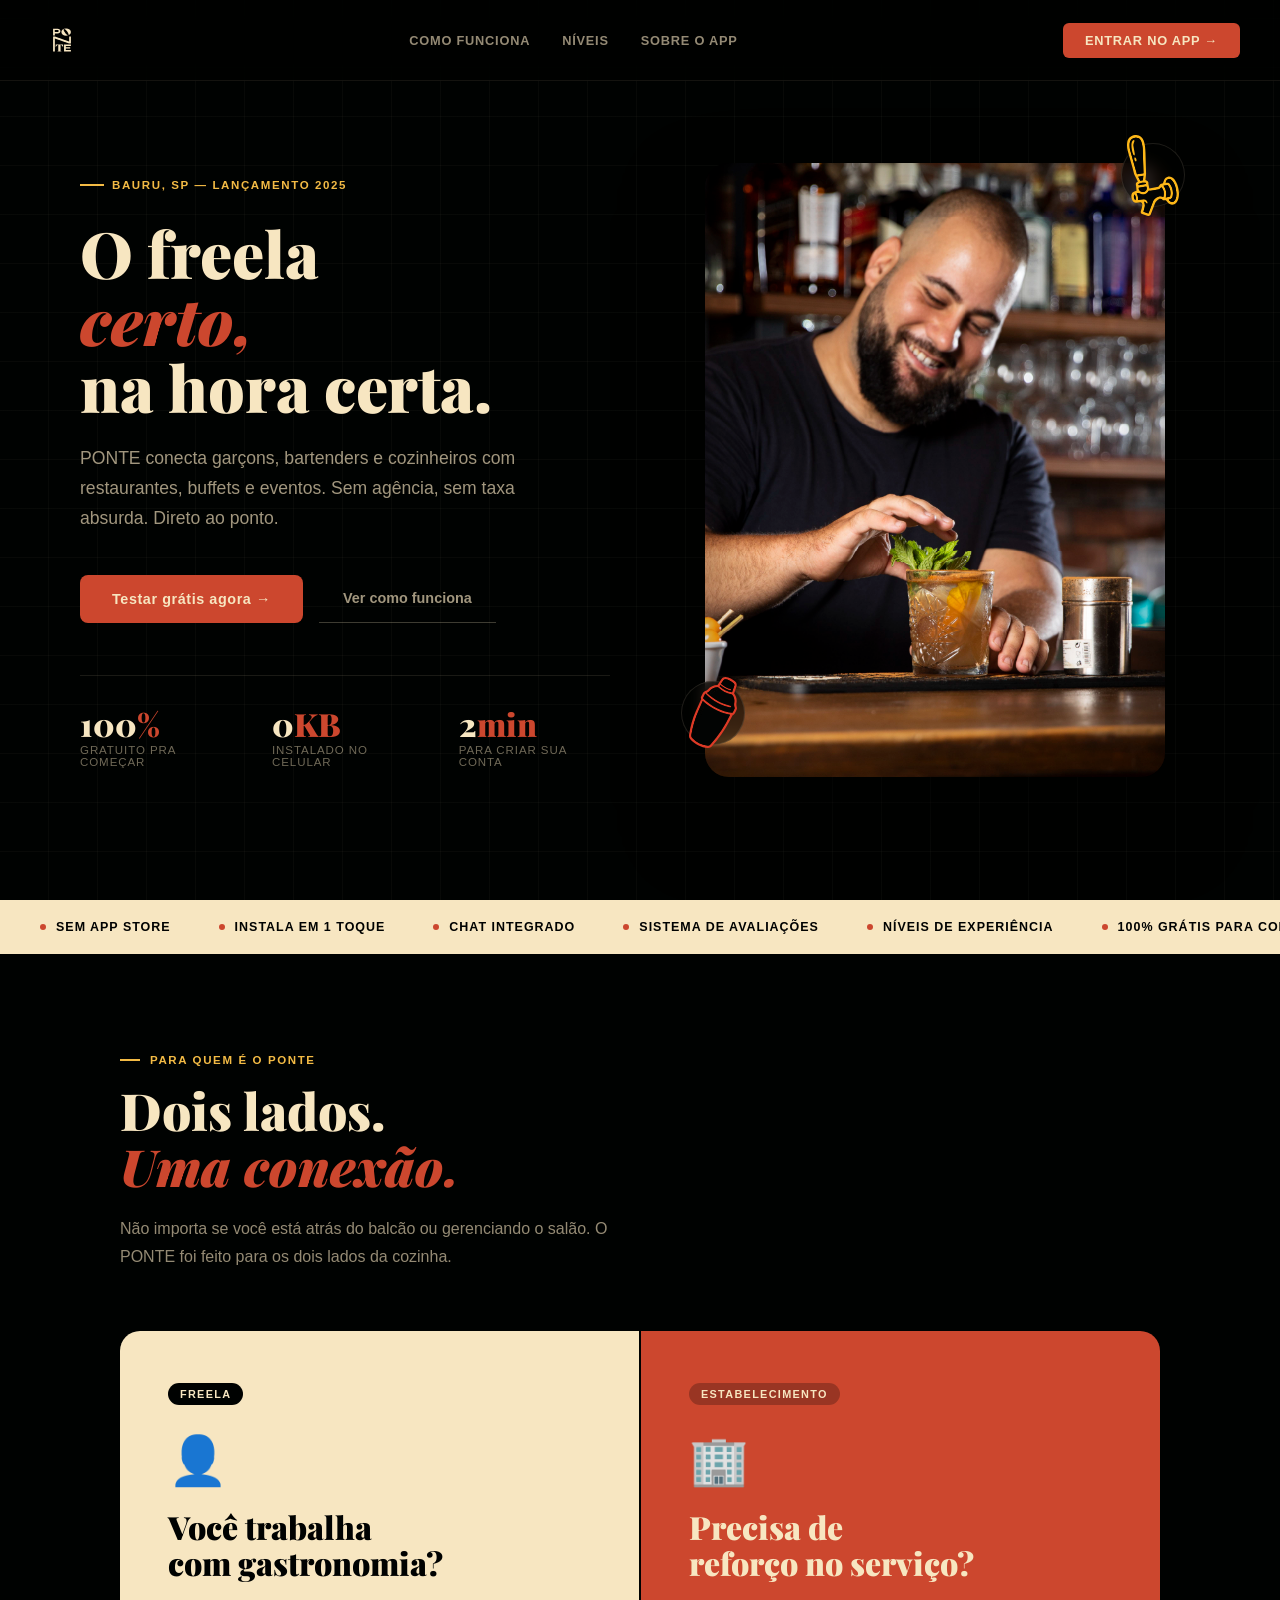
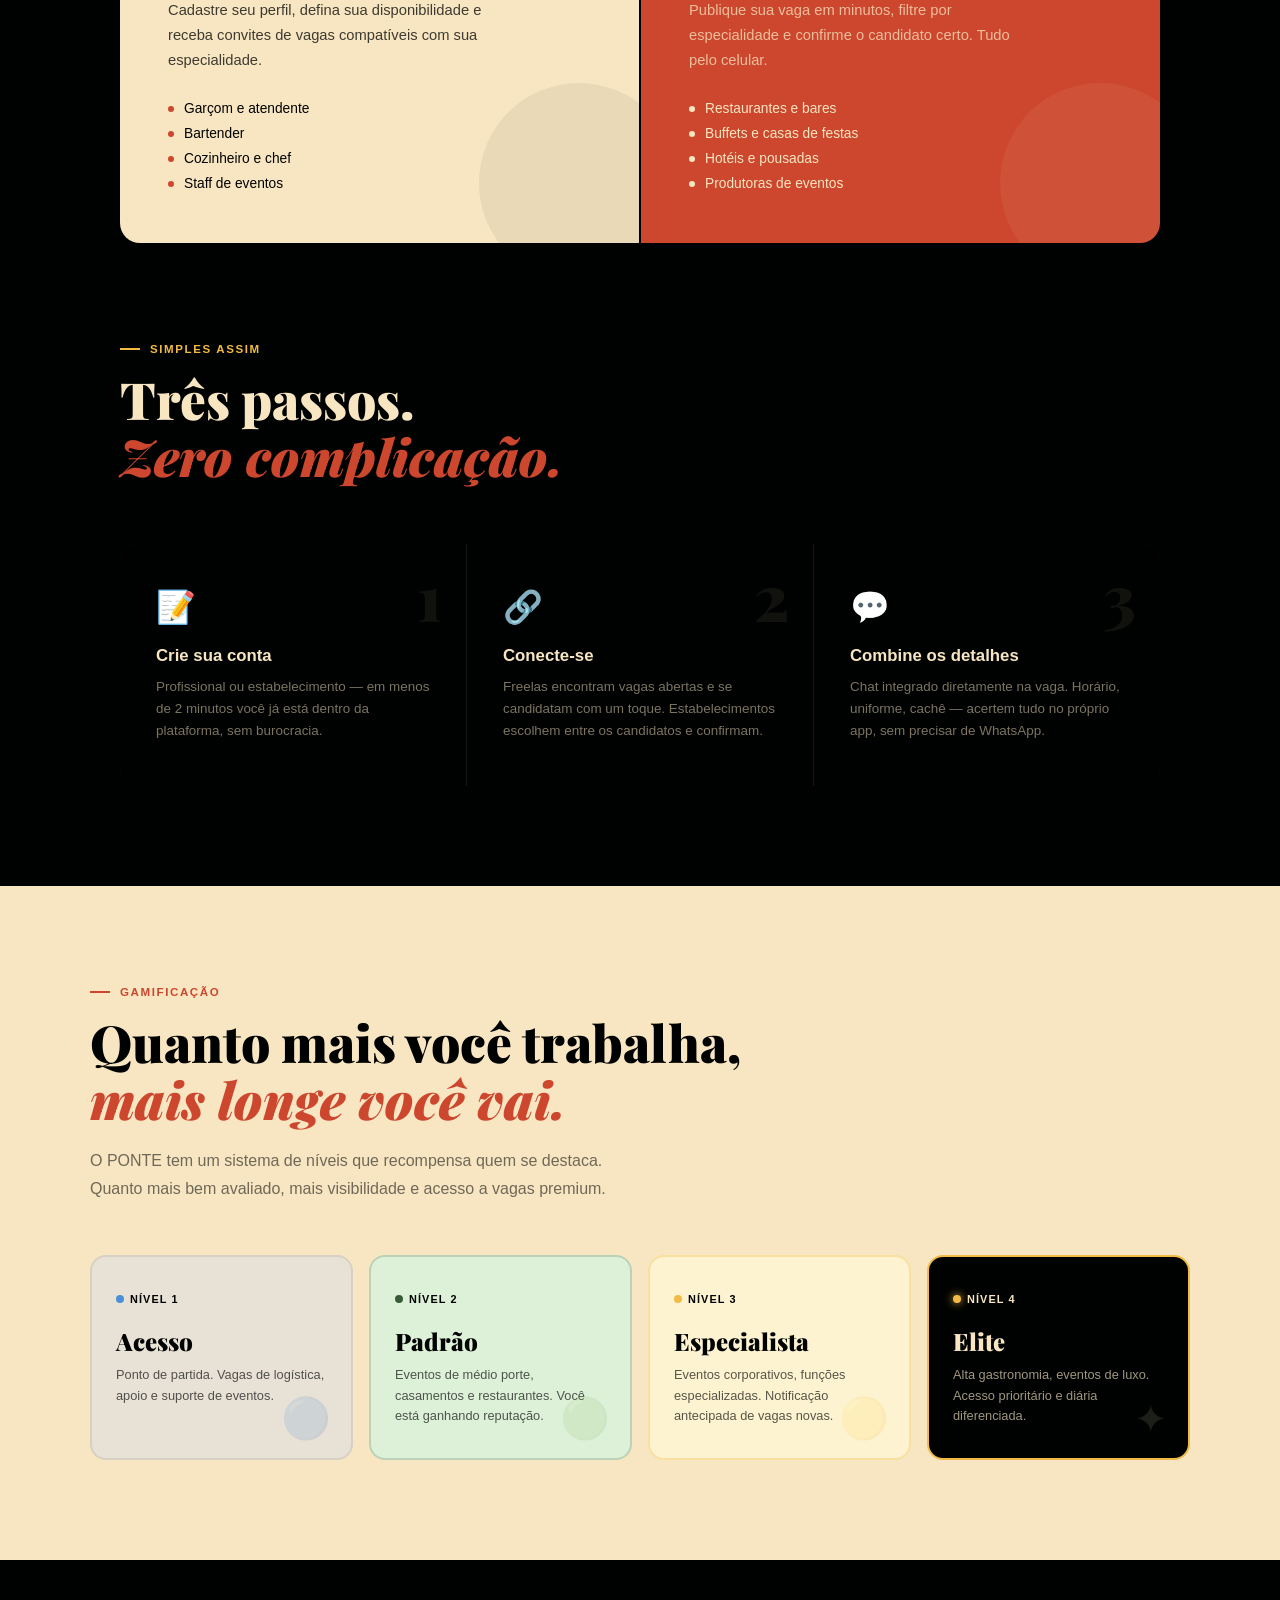
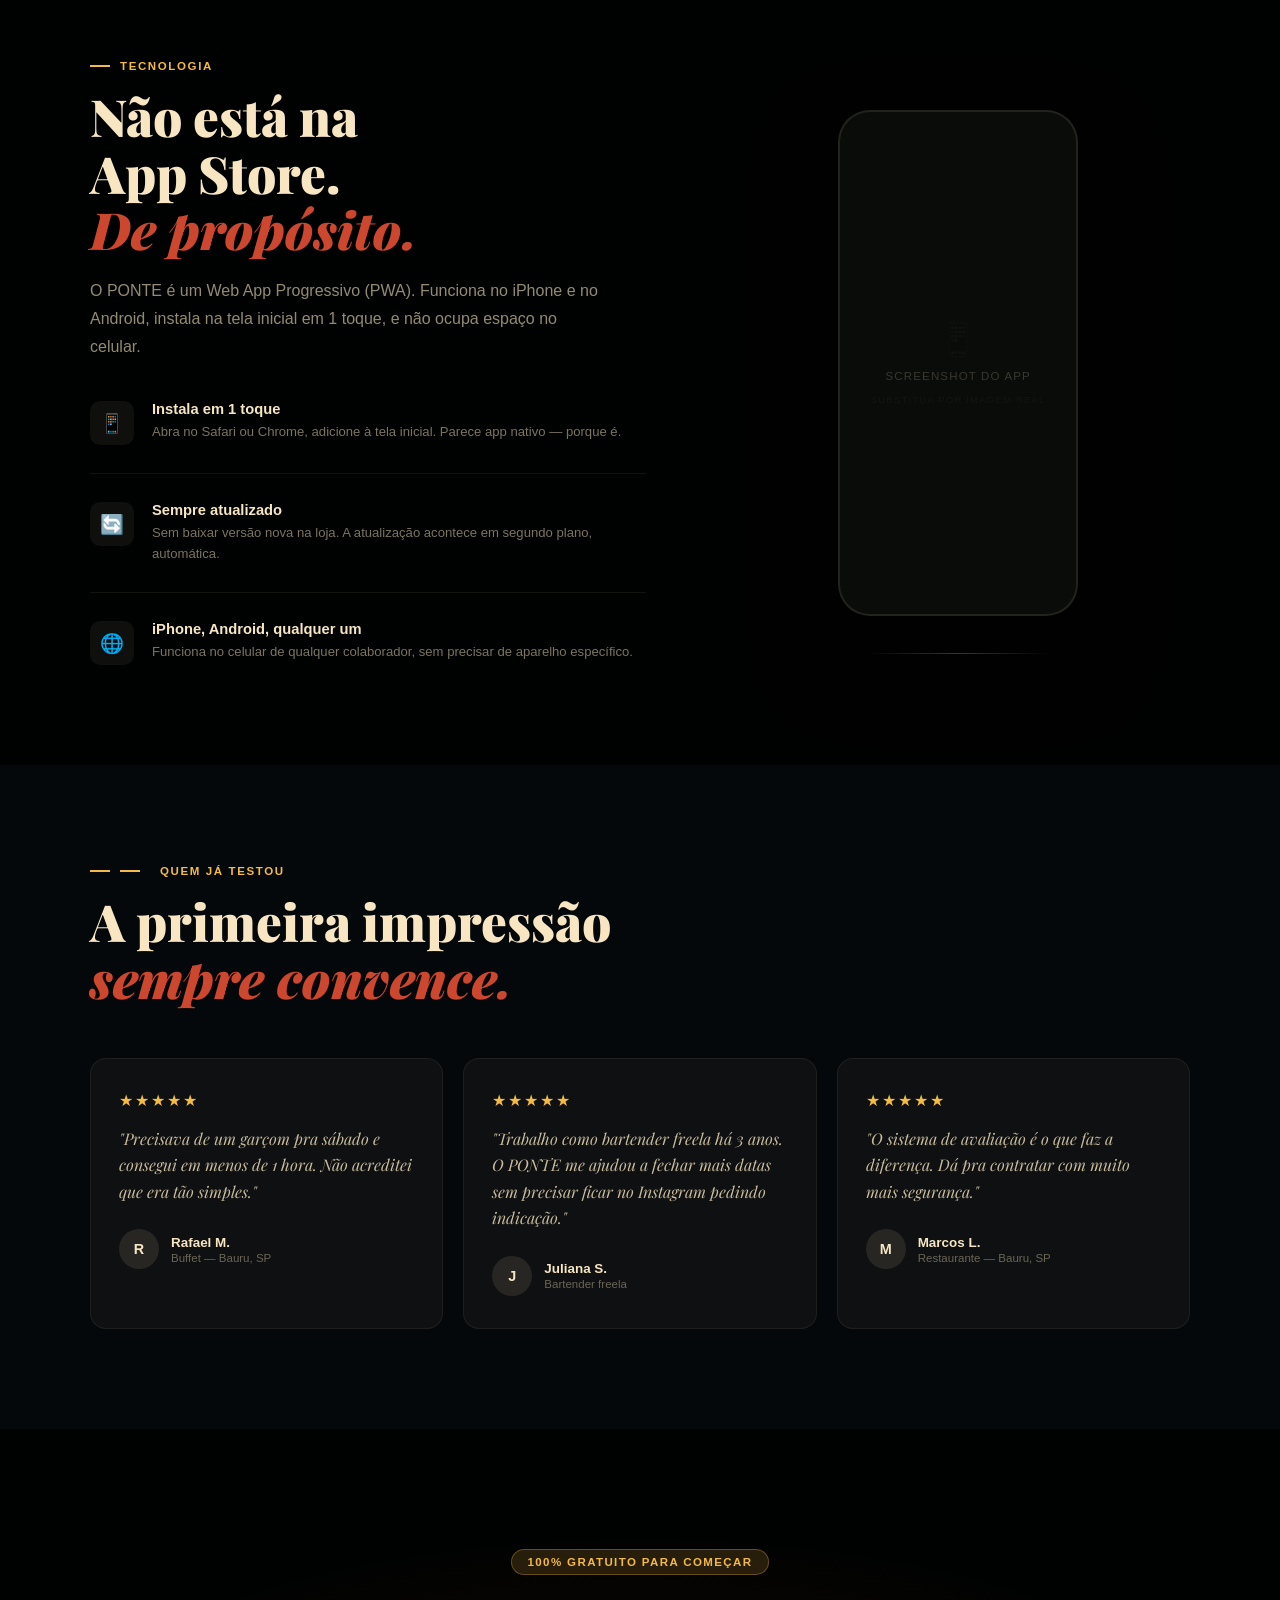
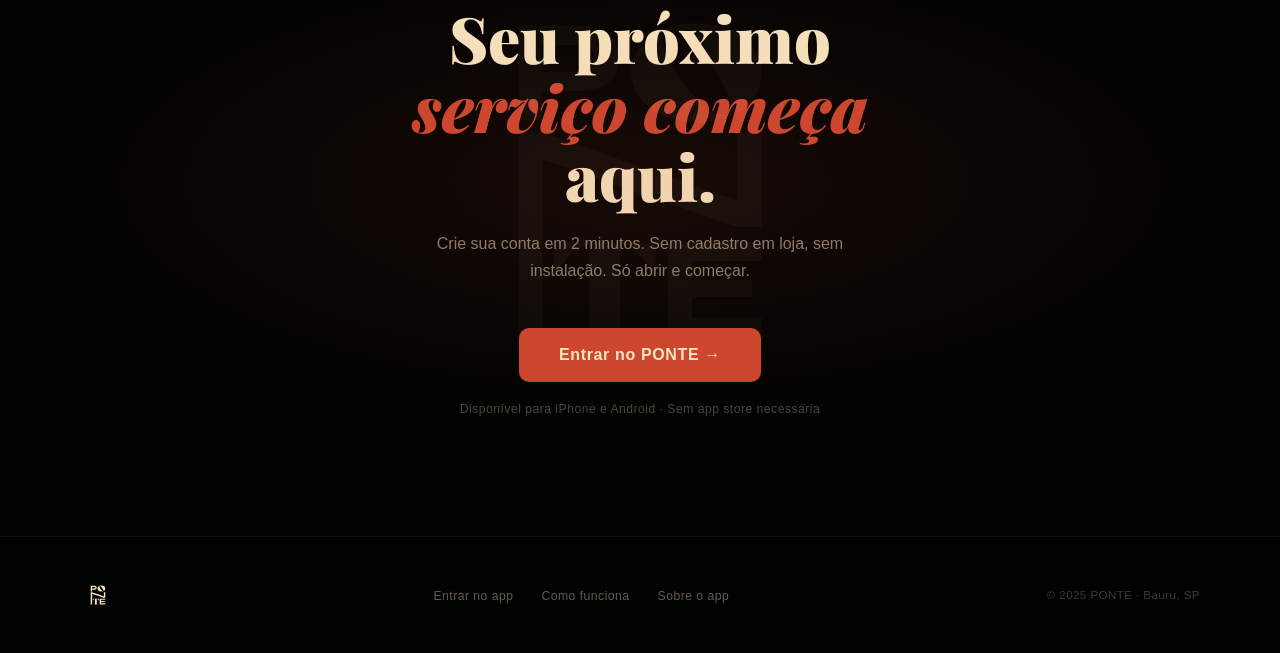
==== commit 6be9f04f: "Add files via upload" ====
--- a/home/index.html
+++ b/home/index.html
@@ -247,10 +247,18 @@
     /* Ícone gastronomia flutuando */
     .float-icon {
       position: absolute;
+      z-index: 10;
       animation: float 4s ease-in-out infinite;
+      /* fundo escuro com blur pra destacar sobre a foto */
+      background: rgba(0,2,1,.55);
+      backdrop-filter: blur(8px);
+      border-radius: 50%;
+      width: 64px; height: 64px;
+      display: flex; align-items: center; justify-content: center;
+      border: 1px solid rgba(247,230,193,.12);
     }
     .float-icon:nth-child(1) { top: -20px; right: -20px; animation-delay: 0s; }
-    .float-icon:nth-child(2) { bottom: 20px; left: -24px; animation-delay: 1.5s; }
+    .float-icon:nth-child(2) { bottom: 32px; left: -24px; animation-delay: 1.5s; }
     @keyframes float {
       0%,100% { transform: translateY(0) rotate(0deg); }
       50%      { transform: translateY(-10px) rotate(4deg); }
@@ -782,17 +790,22 @@
       max-width: 460px;
       aspect-ratio: 3/4;
       border-radius: 24px;
-      overflow: hidden;
+      overflow: visible; /* permite ícones vazarem pras bordas */
       position: relative;
       box-shadow: 0 40px 80px rgba(0,0,0,.55);
     }
-    /* Vinheta sutil nas bordas para integrar com o fundo escuro */
-    .hero-img-wrap::after {
+    /* Clip apenas na foto, não nos ícones */
+    .hero-img {
+      border-radius: 24px;
+    }
+    /* Vinheta sutil */
+    .hero-img-wrap::before {
       content: '';
       position: absolute; inset: 0;
       border-radius: 24px;
       box-shadow: inset 0 0 60px rgba(0,2,1,.35);
       pointer-events: none;
+      z-index: 1;
     }
     .hero-img {
       width: 100%; height: 100%;
@@ -876,26 +889,14 @@
 
     <div class="hero-visual">
       <div class="hero-logo-wrap">
-        <!-- Ícone gastronomia flutuante -->
-        <div class="float-icon">
-          <svg width="52" height="52" viewBox="0 0 52 52" fill="none">
-            <!-- Coqueteleira -->
-            <rect x="18" y="6" width="16" height="4" rx="2" stroke="#f3bb45" stroke-width="2"/>
-            <path d="M15 10 L37 10 L33 42 L19 42 Z" stroke="#f3bb45" stroke-width="2" fill="none"/>
-            <line x1="15" y1="18" x2="37" y2="18" stroke="#f3bb45" stroke-width="2"/>
-          </svg>
-        </div>
-        <div class="float-icon">
-          <svg width="48" height="48" viewBox="0 0 48 48" fill="none">
-            <!-- Torneira de chope -->
-            <path d="M24 8 L24 20" stroke="#cc472e" stroke-width="2.5" stroke-linecap="round"/>
-            <ellipse cx="24" cy="22" rx="8" ry="4" stroke="#cc472e" stroke-width="2" fill="none"/>
-            <path d="M16 22 L16 36 C16 38.2 17.8 40 20 40 L28 40 C30.2 40 32 38.2 32 36 L32 22" stroke="#cc472e" stroke-width="2" fill="none"/>
-            <path d="M32 28 L38 28 L38 32 L32 32" stroke="#cc472e" stroke-width="2" fill="none"/>
-          </svg>
-        </div>
-
         <div class="hero-img-wrap">
+          <!-- Ícones da identidade PONTE flutuando sobre a foto -->
+          <div class="float-icon">
+            <img src="Asset_1.svg" alt="" width="52" height="52" style="width:52px;height:auto" />
+          </div>
+          <div class="float-icon">
+            <img src="Asset_2.svg" alt="" width="48" height="48" style="width:48px;height:auto" />
+          </div>
           <img src="barman.webp" alt="Bartender finalizando um drinque" class="hero-img" />
         </div>
       </div>
